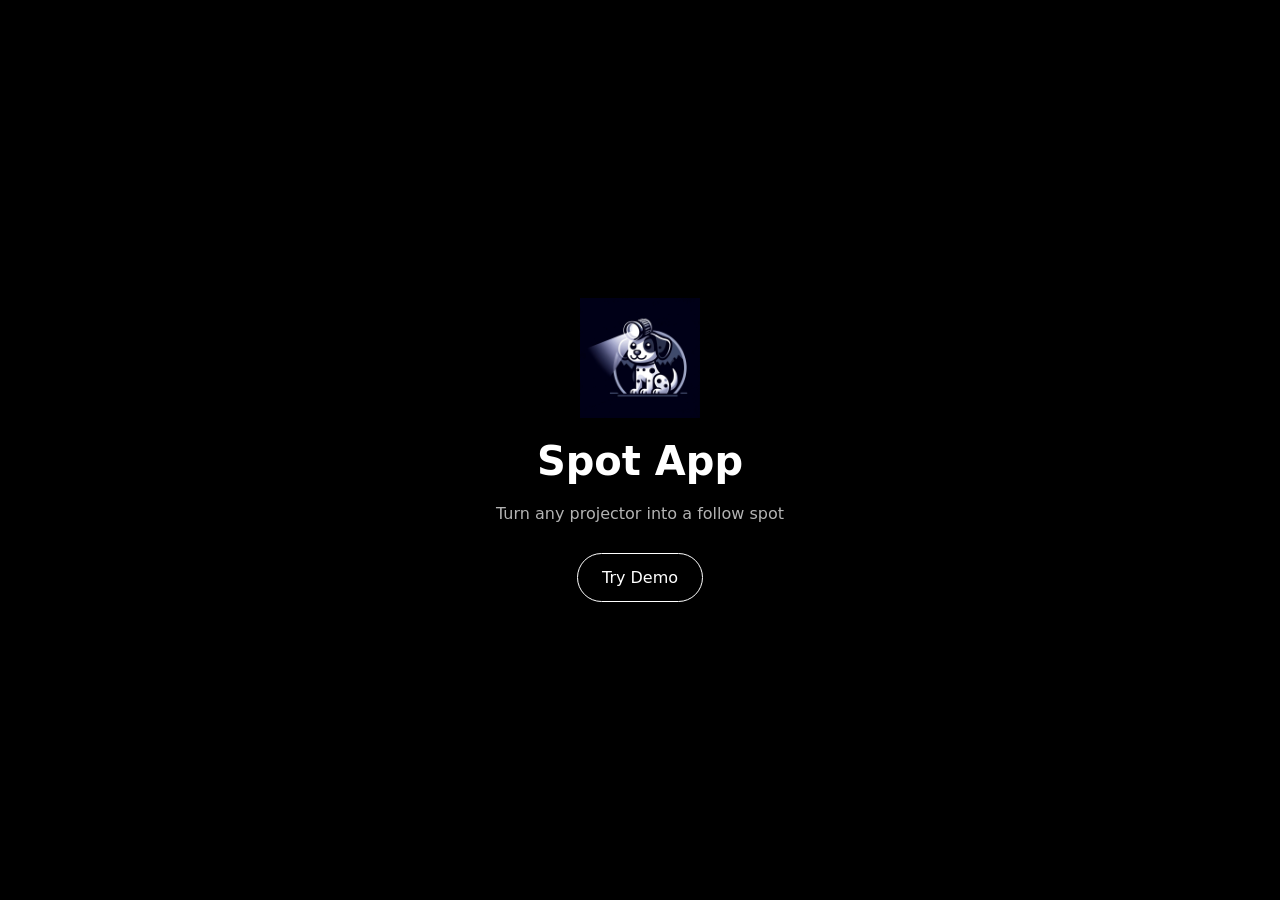
==== index.html @ 2bcc104b "v3" ====
<!DOCTYPE html>
<html lang="en">
<head>
<meta charset="UTF-8" />
<meta name="viewport" content="width=device-width, initial-scale=1.0" />
<title>Spot App</title>
<style>
body {background:#000;color:#fff;margin:0;font-family:-apple-system,system-ui;text-align:center;}
.container {display:flex;flex-direction:column;justify-content:center;align-items:center;height:100vh;gap:20px;}
img {width:120px;}
h1 {font-size:40px;margin:0;}
p {opacity:.7;margin:0;}
a.button {padding:14px 24px;border:1px solid #fff;border-radius:999px;color:#fff;text-decoration:none;margin-top:10px;}
a.button:hover {background:#fff;color:#000;}
</style>
</head>
<body>
<div class="container">
<img src="logo.png" alt="logo" />
<h1>Spot App</h1>
<p>Turn any projector into a follow spot</p>
<a class="button" href="demo.html" target="_blank">Try Demo</a>
</div>
</body>
</html>
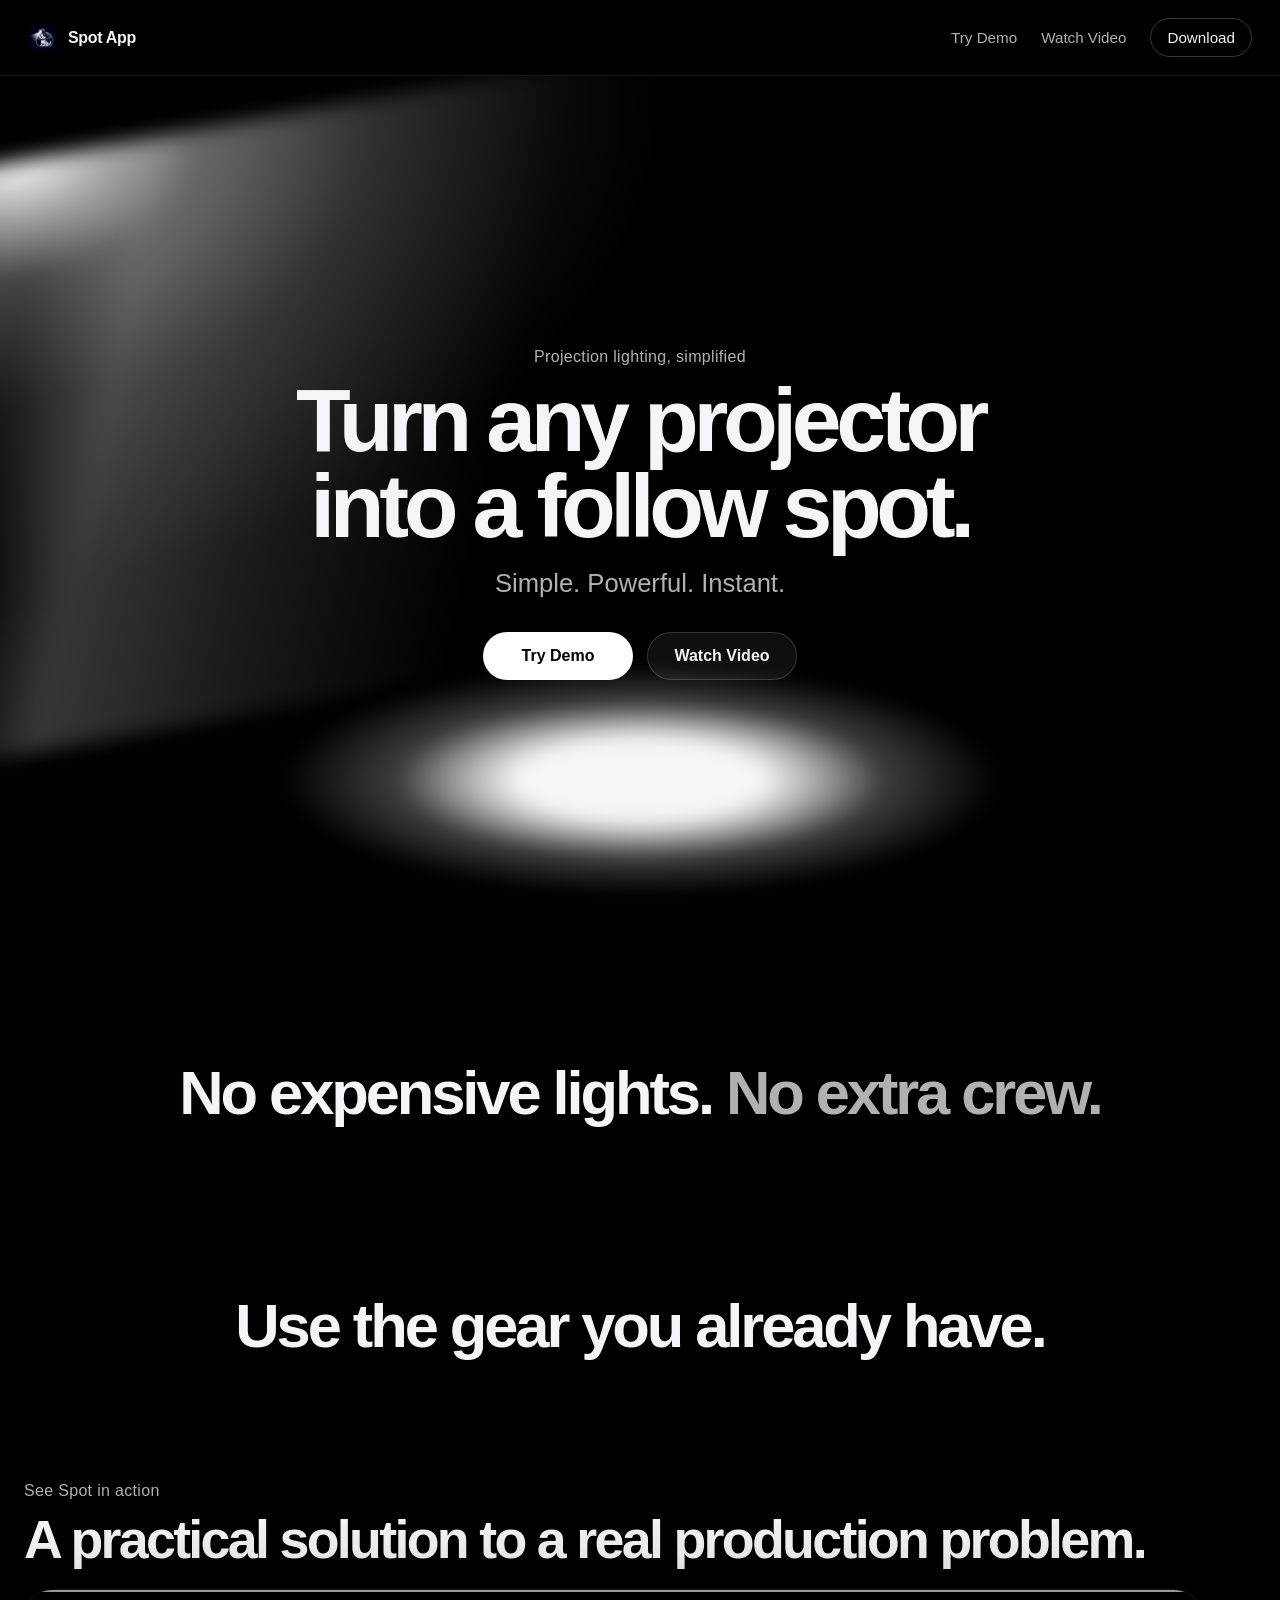
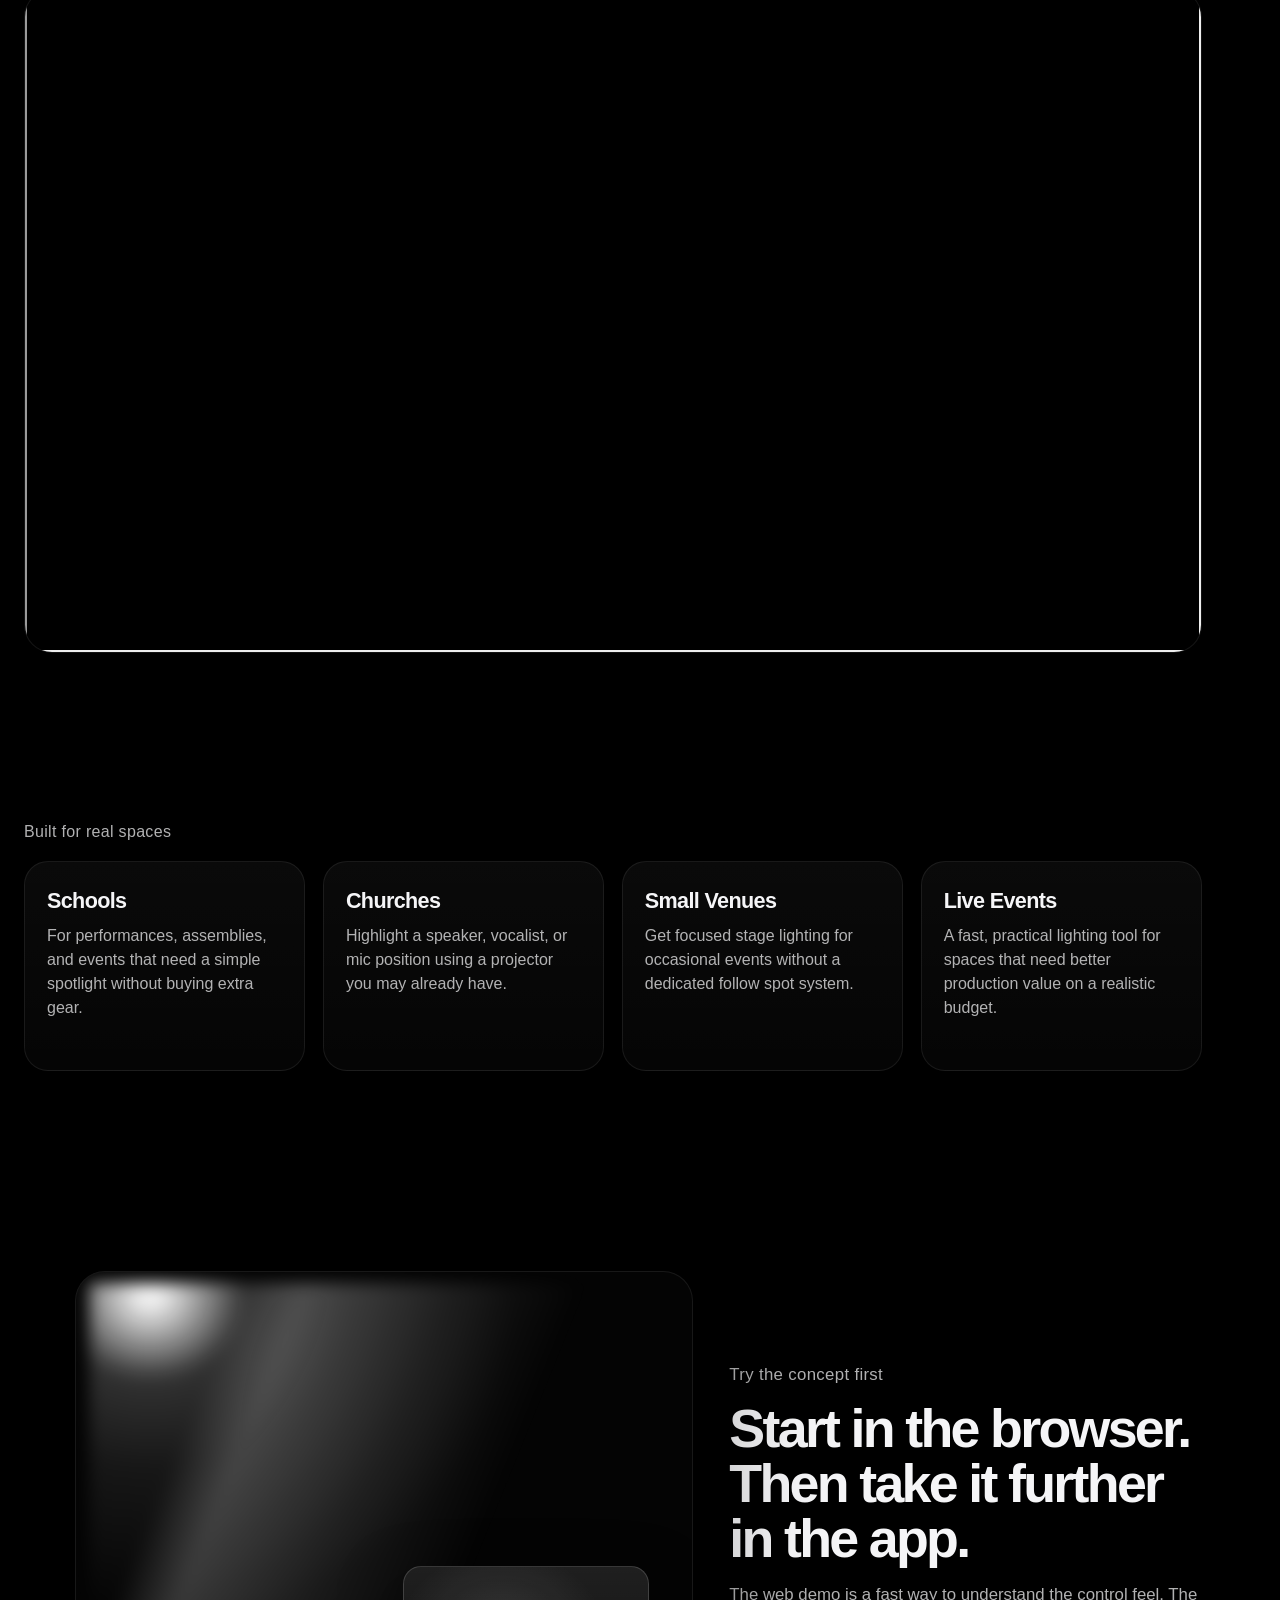
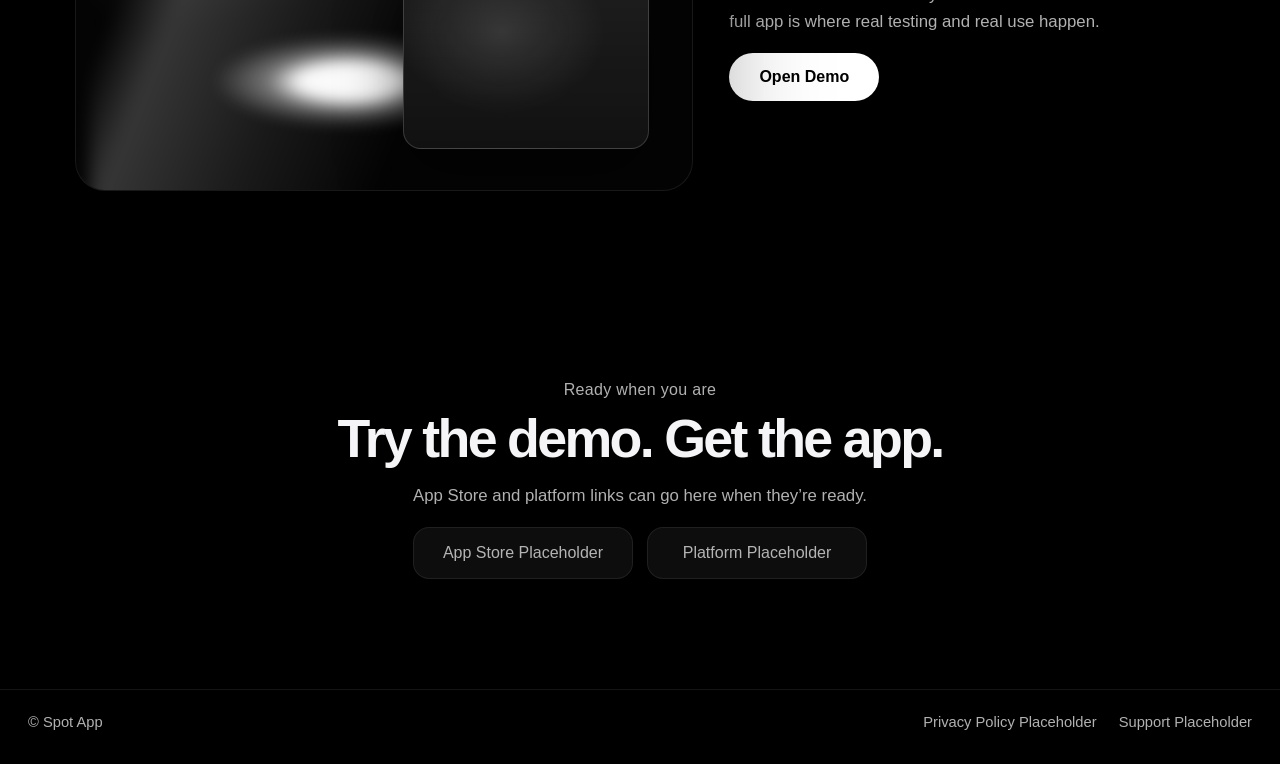
==== commit 547d3c1c: "v5" ====
--- a/index.html
+++ b/index.html
@@ -1,25 +1,123 @@
+
 <!DOCTYPE html>
 <html lang="en">
 <head>
-<meta charset="UTF-8" />
-<meta name="viewport" content="width=device-width, initial-scale=1.0" />
-<title>Spot App</title>
-<style>
-body {background:#000;color:#fff;margin:0;font-family:-apple-system,system-ui;text-align:center;}
-.container {display:flex;flex-direction:column;justify-content:center;align-items:center;height:100vh;gap:20px;}
-img {width:120px;}
-h1 {font-size:40px;margin:0;}
-p {opacity:.7;margin:0;}
-a.button {padding:14px 24px;border:1px solid #fff;border-radius:999px;color:#fff;text-decoration:none;margin-top:10px;}
-a.button:hover {background:#fff;color:#000;}
-</style>
+  <meta charset="UTF-8" />
+  <meta name="viewport" content="width=device-width, initial-scale=1.0" />
+  <title>Spot App</title>
+  <link rel="stylesheet" href="styles.css" />
 </head>
 <body>
-<div class="container">
-<img src="logo.png" alt="logo" />
-<h1>Spot App</h1>
-<p>Turn any projector into a follow spot</p>
-<a class="button" href="demo.html" target="_blank">Try Demo</a>
-</div>
+  <header class="topbar">
+    <a class="brand" href="#top">
+      <img src="logo.webp" alt="Spot App logo" class="brand-logo" />
+      <span class="brand-name">Spot App</span>
+    </a>
+    <nav class="nav">
+      <a href="demo.html" target="_blank">Try Demo</a>
+      <a href="#video">Watch Video</a>
+      <a href="#download" class="nav-pill">Download</a>
+    </nav>
+  </header>
+
+  <main id="top">
+    <section class="hero section">
+      <div class="hero-beam"></div>
+      <div class="hero-floor"></div>
+      <div class="hero-copy reveal">
+        <p class="eyebrow">Projection lighting, simplified</p>
+        <h1>Turn any projector<br>into a follow spot.</h1>
+        <p class="subhead">Simple. Powerful. Instant.</p>
+        <div class="cta-row">
+          <a class="button button-primary" href="demo.html" target="_blank">Try Demo</a>
+          <a class="button button-secondary" href="#video">Watch Video</a>
+        </div>
+      </div>
+    </section>
+
+    <section class="statement section-tight reveal">
+      <h2>No expensive lights. <span>No extra crew.</span></h2>
+    </section>
+
+    <section class="statement section-tight reveal">
+      <h2>Use the gear you already have.</h2>
+    </section>
+
+    <section id="video" class="video-section reveal">
+      <div class="video-shell">
+        <div class="video-copy">
+          <p class="eyebrow">See Spot in action</p>
+          <h3>A practical solution to a real production problem.</h3>
+        </div>
+        <div class="video-frame">
+          <iframe src="https://www.youtube.com/embed/JYsfu9ryuG0?rel=0" title="Spot App demonstration video" allowfullscreen loading="lazy"></iframe>
+        </div>
+      </div>
+    </section>
+
+    <section class="use-cases reveal">
+      <p class="eyebrow">Built for real spaces</p>
+      <div class="card-grid">
+        <article class="card">
+          <h4>Schools</h4>
+          <p>For performances, assemblies, and events that need a simple spotlight without buying extra gear.</p>
+        </article>
+        <article class="card">
+          <h4>Churches</h4>
+          <p>Highlight a speaker, vocalist, or mic position using a projector you may already have.</p>
+        </article>
+        <article class="card">
+          <h4>Small Venues</h4>
+          <p>Get focused stage lighting for occasional events without a dedicated follow spot system.</p>
+        </article>
+        <article class="card">
+          <h4>Live Events</h4>
+          <p>A fast, practical lighting tool for spaces that need better production value on a realistic budget.</p>
+        </article>
+      </div>
+    </section>
+
+    <section class="proof reveal">
+      <div class="proof-image">
+        <div class="proof-beam"></div>
+        <div class="proof-floor"></div>
+        <div class="proof-device"></div>
+      </div>
+      <div class="proof-copy">
+        <p class="eyebrow">Try the concept first</p>
+        <h3>Start in the browser.<br>Then take it further in the app.</h3>
+        <p>The web demo is a fast way to understand the control feel. The full app is where real testing and real use happen.</p>
+        <a class="button button-primary" href="demo.html" target="_blank">Open Demo</a>
+      </div>
+    </section>
+
+    <section id="download" class="download reveal">
+      <p class="eyebrow">Ready when you are</p>
+      <h3>Try the demo. Get the app.</h3>
+      <p class="download-copy">App Store and platform links can go here when they’re ready.</p>
+      <div class="download-row">
+        <a class="download-pill" href="#" aria-disabled="true">App Store Placeholder</a>
+        <a class="download-pill" href="#" aria-disabled="true">Platform Placeholder</a>
+      </div>
+    </section>
+  </main>
+
+  <footer class="footer">
+    <div>© Spot App</div>
+    <div class="footer-links">
+      <a href="#">Privacy Policy Placeholder</a>
+      <a href="#">Support Placeholder</a>
+    </div>
+  </footer>
+
+  <script>
+    const observer = new IntersectionObserver((entries) => {
+      entries.forEach((entry) => {
+        if (entry.isIntersecting) entry.target.classList.add('show');
+      });
+    }, { threshold: 0.18 });
+
+    document.querySelectorAll('.reveal').forEach((el) => observer.observe(el));
+  </script>
 </body>
-</html>+</html>
--- a/styles.css
+++ b/styles.css
@@ -0,0 +1,165 @@
+
+:root {
+  --bg: #000;
+  --panel: #0a0a0a;
+  --panel-2: #111;
+  --text: #f5f5f7;
+  --muted: rgba(245, 245, 247, 0.72);
+  --line: rgba(255, 255, 255, 0.08);
+}
+*{box-sizing:border-box}
+html{scroll-behavior:smooth}
+body{
+  margin:0;
+  background:var(--bg);
+  color:var(--text);
+  font-family: Inter, -apple-system, BlinkMacSystemFont, "SF Pro Display", "Segoe UI", sans-serif;
+  -webkit-font-smoothing:antialiased;
+  text-rendering:optimizeLegibility;
+}
+a{color:inherit;text-decoration:none}
+.topbar{
+  position:sticky;top:0;z-index:20;
+  display:flex;justify-content:space-between;align-items:center;
+  padding:18px 28px;
+  background:rgba(0,0,0,0.66);
+  backdrop-filter: blur(16px);
+  border-bottom:1px solid var(--line);
+}
+.brand{display:flex;align-items:center;gap:12px}
+.brand-logo{width:28px;height:28px;border-radius:8px;object-fit:cover}
+.brand-name{font-size:1rem;font-weight:600;letter-spacing:-0.02em}
+.nav{display:flex;gap:24px;align-items:center;font-size:0.95rem;color:var(--muted)}
+.nav a:hover{color:var(--text)}
+.nav-pill{
+  padding:10px 16px;border:1px solid rgba(255,255,255,0.22);border-radius:999px;color:var(--text);
+}
+.section{min-height:100svh;position:relative;display:grid;place-items:center;overflow:hidden}
+.section-tight{padding:84px 24px;text-align:center}
+.hero{padding:48px 24px 72px}
+.hero-copy{position:relative;z-index:3;text-align:center;max-width:980px}
+.eyebrow{margin:0 0 12px;color:var(--muted);font-size:1rem;letter-spacing:0.02em}
+h1{
+  margin:0;
+  font-size:clamp(3.6rem, 7vw, 7.6rem);
+  line-height:0.95;
+  letter-spacing:-0.06em;
+  font-weight:700;
+}
+.subhead{margin:20px 0 0;font-size:clamp(1.15rem,2vw,1.65rem);color:var(--muted)}
+.cta-row,.download-row{display:flex;gap:14px;justify-content:center;flex-wrap:wrap}
+.cta-row{margin-top:34px}
+.button{
+  display:inline-flex;align-items:center;justify-content:center;
+  min-width:150px;padding:14px 24px;border-radius:999px;font-weight:600;
+  transition:all .25s ease;border:1px solid rgba(255,255,255,0.16)
+}
+.button-primary{background:#fff;color:#000}
+.button-primary:hover{transform:translateY(-1px);background:#f0f0f0}
+.button-secondary{background:rgba(255,255,255,0.06)}
+.button-secondary:hover{background:rgba(255,255,255,0.12)}
+.hero-beam{
+  position:absolute;inset:auto;z-index:1;
+  width:min(92vw,1100px);height:min(65vh,720px);
+  transform:translate(-24%, -12%) rotate(-10deg);
+  left:10%; top:10%;
+  background:
+    radial-gradient(ellipse at 18% 0%, rgba(255,255,255,0.92) 0 1.8%, rgba(255,255,255,0.28) 14%, rgba(255,255,255,0.10) 29%, rgba(255,255,255,0.0) 52%),
+    linear-gradient(112deg, rgba(255,255,255,0.00) 18%, rgba(255,255,255,0.22) 26%, rgba(255,255,255,0.10) 41%, rgba(255,255,255,0) 58%);
+  filter: blur(10px);
+  opacity:.98;
+}
+.hero-floor{
+  position:absolute;left:50%;bottom:9%;transform:translateX(-50%);
+  width:min(56vw,760px);height:min(20vw,230px);z-index:2;
+  background:
+    radial-gradient(ellipse at center, rgba(255,255,255,0.98) 0 24%, rgba(255,255,255,0.72) 32%, rgba(255,255,255,0.18) 48%, rgba(255,255,255,0) 72%),
+    radial-gradient(ellipse at center, rgba(255,255,255,0.12) 0 36%, rgba(255,255,255,0) 68%);
+  filter: blur(8px);
+  opacity:.98;
+}
+.statement h2{
+  margin:0 auto;max-width:1100px;
+  font-size:clamp(2.2rem,4.8vw,4.8rem);
+  line-height:1.06;letter-spacing:-0.05em;font-weight:650
+}
+.statement h2 span{color:var(--muted)}
+.video-section{padding:40px 24px 80px}
+.video-shell{width:min(1200px,92vw)}
+.video-copy{margin-bottom:22px;text-align:left}
+.video-copy h3,.proof-copy h3,.download h3{
+  margin:0;font-size:clamp(2.1rem,4.2vw,4.8rem);line-height:1.02;letter-spacing:-0.05em
+}
+.video-frame{
+  position:relative;width:100%;padding-top:56.25%;overflow:hidden;border-radius:28px;
+  background:#000;border:1px solid var(--line);box-shadow:0 40px 120px rgba(0,0,0,0.55)
+}
+.video-frame iframe{position:absolute;inset:0;width:100%;height:100%}
+.use-cases{padding:90px 24px 110px}
+.card-grid{
+  margin-top:20px;display:grid;gap:18px;
+  grid-template-columns:repeat(4,minmax(0,1fr));
+  width:min(1200px,92vw)
+}
+.card{
+  padding:26px 22px 24px;border-radius:24px;border:1px solid var(--line);
+  background:linear-gradient(180deg, rgba(255,255,255,0.04), rgba(255,255,255,0.02));
+  text-align:left;min-height:210px
+}
+.card h4{margin:0 0 10px;font-size:1.35rem;letter-spacing:-0.03em}
+.card p{margin:0;color:var(--muted);line-height:1.5}
+.proof{
+  display:grid;grid-template-columns:1.3fr 1fr;gap:36px;align-items:center;
+  width:min(1260px,92vw);padding:90px 24px 110px;margin:0 auto
+}
+.proof-image{
+  position:relative;min-height:520px;border-radius:30px;border:1px solid var(--line);
+  overflow:hidden;background:#040404;box-shadow:0 40px 120px rgba(0,0,0,0.5)
+}
+.proof-beam{
+  position:absolute;left:2%;top:2%;width:110%;height:110%;
+  background:
+    radial-gradient(ellipse at 9% 2%, rgba(255,255,255,0.95) 0 1.2%, rgba(255,255,255,0.18) 11%, rgba(255,255,255,0.08) 22%, rgba(255,255,255,0) 42%),
+    linear-gradient(112deg, rgba(255,255,255,0.0) 17%, rgba(255,255,255,0.2) 24%, rgba(255,255,255,0.09) 39%, rgba(255,255,255,0) 55%);
+  filter:blur(8px)
+}
+.proof-floor{
+  position:absolute;left:22%;bottom:12%;width:45%;height:18%;
+  background:radial-gradient(ellipse at center, rgba(255,255,255,0.98) 0 26%, rgba(255,255,255,0.4) 42%, rgba(255,255,255,0) 70%);
+  filter:blur(7px)
+}
+.proof-device{
+  position:absolute;right:7%;bottom:8%;width:min(40%,280px);aspect-ratio:1.35 / 1;
+  border-radius:18px;border:1px solid rgba(255,255,255,0.16);
+  background:
+    linear-gradient(180deg, rgba(255,255,255,0.08), rgba(255,255,255,0.02)),
+    radial-gradient(ellipse at 40% 36%, rgba(255,255,255,0.12), rgba(255,255,255,0) 50%),
+    #0c0c0c;
+  box-shadow:0 24px 60px rgba(0,0,0,0.55)
+}
+.proof-copy p,.download-copy{color:var(--muted);font-size:1.05rem;line-height:1.6}
+.download{padding:80px 24px 110px;text-align:center}
+.download-pill{
+  display:inline-flex;align-items:center;justify-content:center;
+  min-width:220px;padding:16px 22px;border-radius:16px;
+  background:#0d0d0d;border:1px solid var(--line);color:var(--muted)
+}
+.footer{
+  padding:24px 28px 34px;border-top:1px solid var(--line);
+  display:flex;justify-content:space-between;gap:20px;flex-wrap:wrap;color:var(--muted);font-size:0.92rem
+}
+.footer-links{display:flex;gap:22px;flex-wrap:wrap}
+.reveal{opacity:0;transform:translateY(26px);transition:opacity .8s ease, transform .8s ease}
+.reveal.show{opacity:1;transform:translateY(0)}
+@media (max-width: 980px){
+  .card-grid{grid-template-columns:repeat(2,minmax(0,1fr))}
+  .proof{grid-template-columns:1fr;gap:24px}
+}
+@media (max-width: 640px){
+  .topbar{padding:16px 18px}
+  .nav{gap:14px;font-size:.88rem}
+  .brand-name{display:none}
+  .card-grid{grid-template-columns:1fr}
+  .video-copy{text-align:center}
+  .footer{padding:20px 18px 28px}
+}
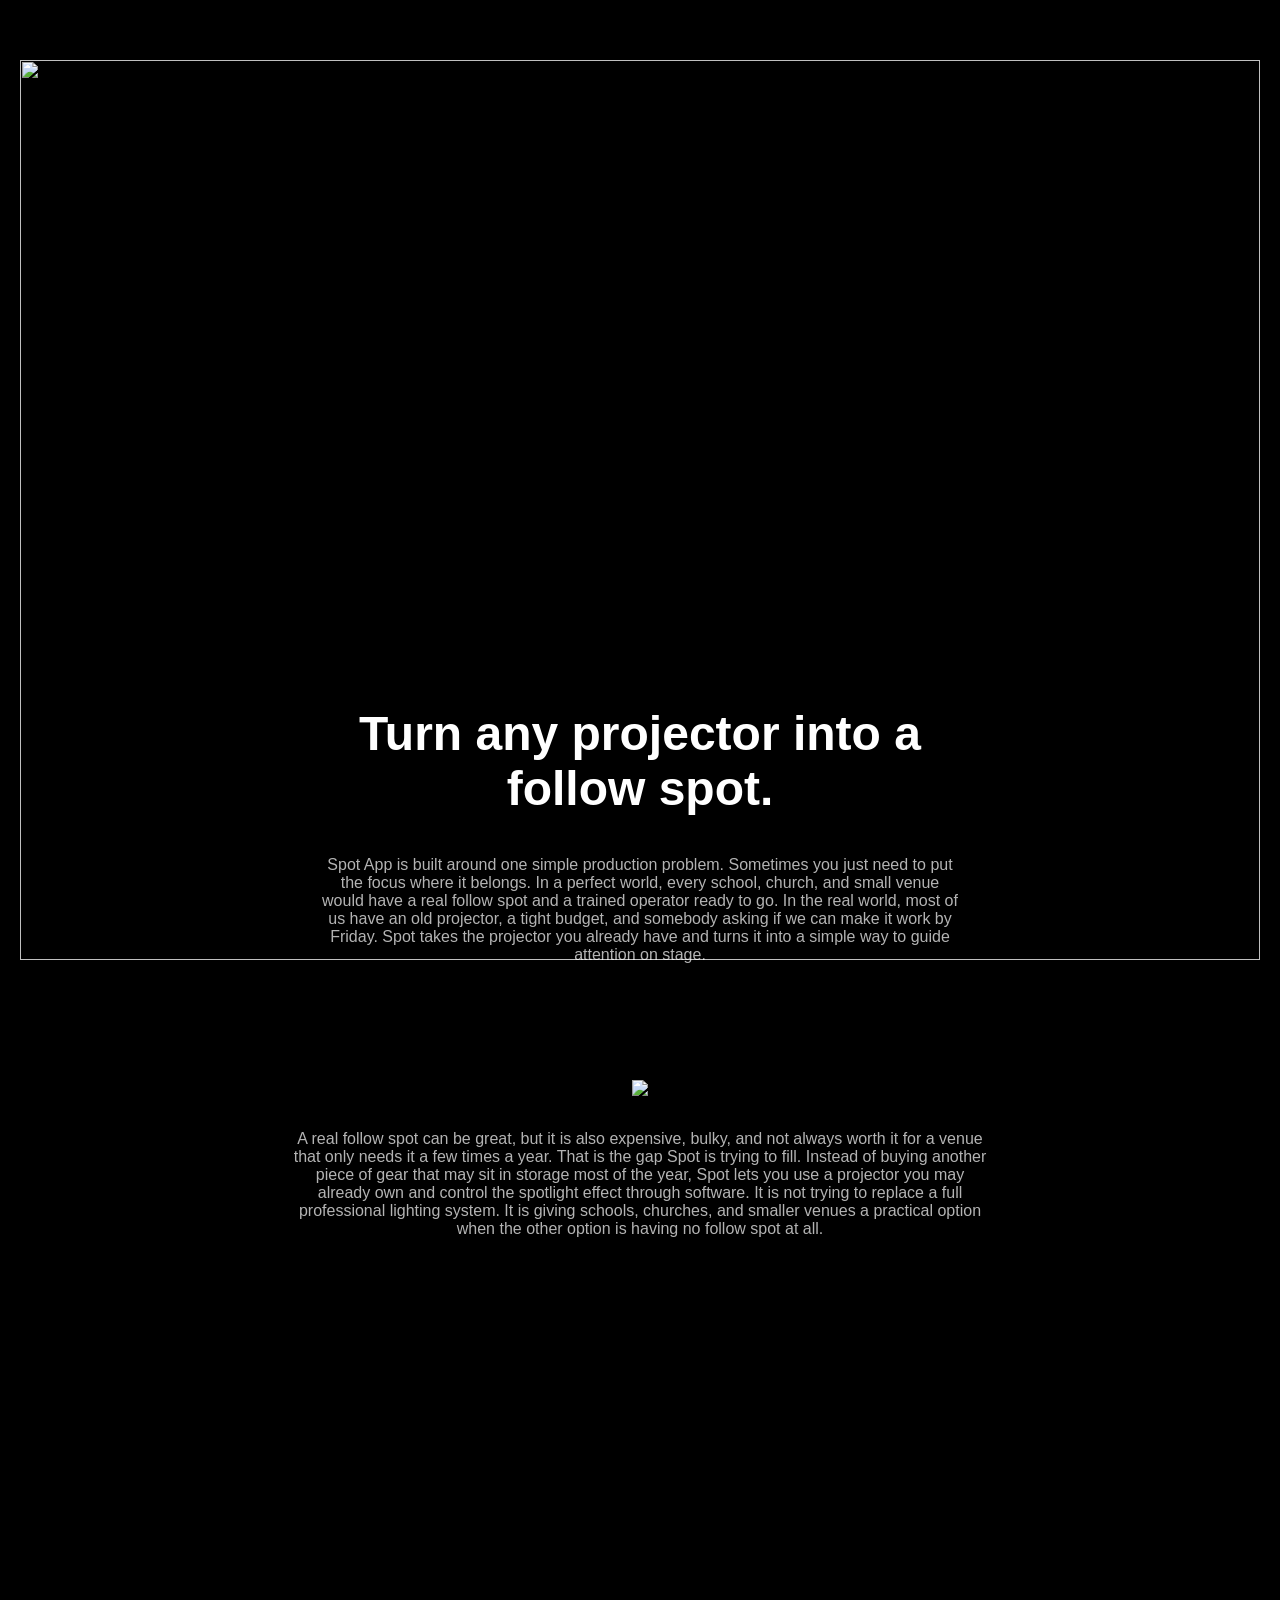
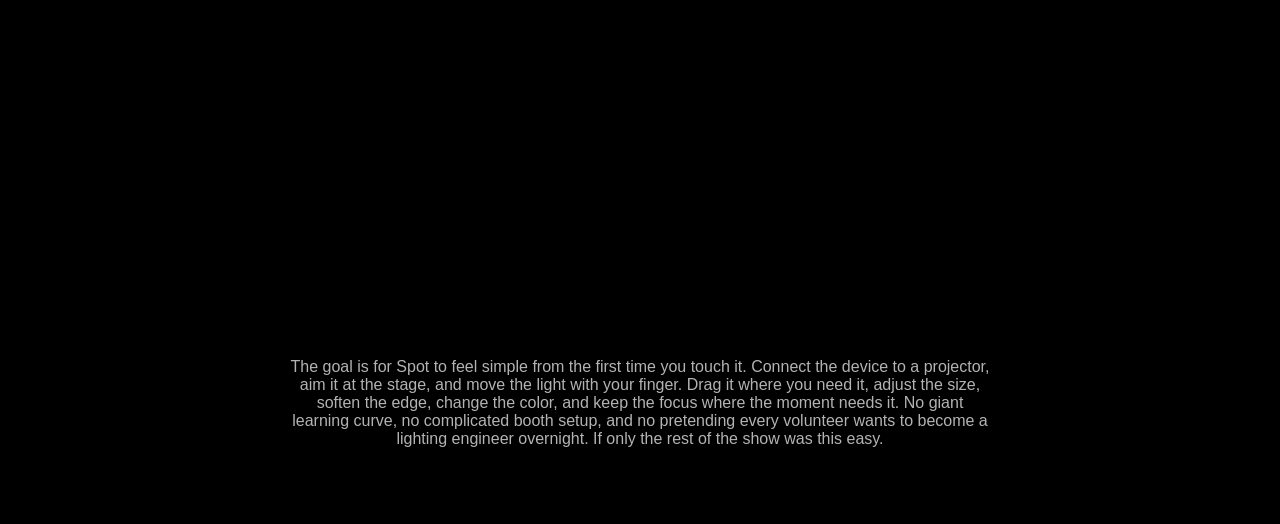
==== commit 75400828: "v7" ====
--- a/index.html
+++ b/index.html
@@ -1,123 +1,36 @@
-
 <!DOCTYPE html>
 <html lang="en">
 <head>
-  <meta charset="UTF-8" />
-  <meta name="viewport" content="width=device-width, initial-scale=1.0" />
-  <title>Spot App</title>
-  <link rel="stylesheet" href="styles.css" />
+<meta charset="UTF-8">
+<meta name="viewport" content="width=device-width,initial-scale=1">
+<title>Spot App</title>
+<link rel="stylesheet" href="styles.css">
 </head>
 <body>
-  <header class="topbar">
-    <a class="brand" href="#top">
-      <img src="logo.webp" alt="Spot App logo" class="brand-logo" />
-      <span class="brand-name">Spot App</span>
-    </a>
-    <nav class="nav">
-      <a href="demo.html" target="_blank">Try Demo</a>
-      <a href="#video">Watch Video</a>
-      <a href="#download" class="nav-pill">Download</a>
-    </nav>
-  </header>
 
-  <main id="top">
-    <section class="hero section">
-      <div class="hero-beam"></div>
-      <div class="hero-floor"></div>
-      <div class="hero-copy reveal">
-        <p class="eyebrow">Projection lighting, simplified</p>
-        <h1>Turn any projector<br>into a follow spot.</h1>
-        <p class="subhead">Simple. Powerful. Instant.</p>
-        <div class="cta-row">
-          <a class="button button-primary" href="demo.html" target="_blank">Try Demo</a>
-          <a class="button button-secondary" href="#video">Watch Video</a>
-        </div>
-      </div>
-    </section>
+<section class="hero">
+  <img src="hero1.jpg" class="hero-img">
+  <div class="content">
+    <h1>Turn any projector into a follow spot.</h1>
+    <p>Spot App is built around one simple production problem. Sometimes you just need to put the focus where it belongs. In a perfect world, every school, church, and small venue would have a real follow spot and a trained operator ready to go. In the real world, most of us have an old projector, a tight budget, and somebody asking if we can make it work by Friday. Spot takes the projector you already have and turns it into a simple way to guide attention on stage.</p>
+  </div>
+</section>
 
-    <section class="statement section-tight reveal">
-      <h2>No expensive lights. <span>No extra crew.</span></h2>
-    </section>
+<section class="compare">
+  <img src="hero2.jpg">
+  <div class="content">
+    <p>A real follow spot can be great, but it is also expensive, bulky, and not always worth it for a venue that only needs it a few times a year. That is the gap Spot is trying to fill. Instead of buying another piece of gear that may sit in storage most of the year, Spot lets you use a projector you may already own and control the spotlight effect through software. It is not trying to replace a full professional lighting system. It is giving schools, churches, and smaller venues a practical option when the other option is having no follow spot at all.</p>
+  </div>
+</section>
 
-    <section class="statement section-tight reveal">
-      <h2>Use the gear you already have.</h2>
-    </section>
+<section class="video">
+  <video autoplay muted loop playsinline>
+    <source src="demo.mp4" type="video/mp4">
+  </video>
+  <div class="content">
+    <p>The goal is for Spot to feel simple from the first time you touch it. Connect the device to a projector, aim it at the stage, and move the light with your finger. Drag it where you need it, adjust the size, soften the edge, change the color, and keep the focus where the moment needs it. No giant learning curve, no complicated booth setup, and no pretending every volunteer wants to become a lighting engineer overnight. If only the rest of the show was this easy.</p>
+  </div>
+</section>
 
-    <section id="video" class="video-section reveal">
-      <div class="video-shell">
-        <div class="video-copy">
-          <p class="eyebrow">See Spot in action</p>
-          <h3>A practical solution to a real production problem.</h3>
-        </div>
-        <div class="video-frame">
-          <iframe src="https://www.youtube.com/embed/JYsfu9ryuG0?rel=0" title="Spot App demonstration video" allowfullscreen loading="lazy"></iframe>
-        </div>
-      </div>
-    </section>
-
-    <section class="use-cases reveal">
-      <p class="eyebrow">Built for real spaces</p>
-      <div class="card-grid">
-        <article class="card">
-          <h4>Schools</h4>
-          <p>For performances, assemblies, and events that need a simple spotlight without buying extra gear.</p>
-        </article>
-        <article class="card">
-          <h4>Churches</h4>
-          <p>Highlight a speaker, vocalist, or mic position using a projector you may already have.</p>
-        </article>
-        <article class="card">
-          <h4>Small Venues</h4>
-          <p>Get focused stage lighting for occasional events without a dedicated follow spot system.</p>
-        </article>
-        <article class="card">
-          <h4>Live Events</h4>
-          <p>A fast, practical lighting tool for spaces that need better production value on a realistic budget.</p>
-        </article>
-      </div>
-    </section>
-
-    <section class="proof reveal">
-      <div class="proof-image">
-        <div class="proof-beam"></div>
-        <div class="proof-floor"></div>
-        <div class="proof-device"></div>
-      </div>
-      <div class="proof-copy">
-        <p class="eyebrow">Try the concept first</p>
-        <h3>Start in the browser.<br>Then take it further in the app.</h3>
-        <p>The web demo is a fast way to understand the control feel. The full app is where real testing and real use happen.</p>
-        <a class="button button-primary" href="demo.html" target="_blank">Open Demo</a>
-      </div>
-    </section>
-
-    <section id="download" class="download reveal">
-      <p class="eyebrow">Ready when you are</p>
-      <h3>Try the demo. Get the app.</h3>
-      <p class="download-copy">App Store and platform links can go here when they’re ready.</p>
-      <div class="download-row">
-        <a class="download-pill" href="#" aria-disabled="true">App Store Placeholder</a>
-        <a class="download-pill" href="#" aria-disabled="true">Platform Placeholder</a>
-      </div>
-    </section>
-  </main>
-
-  <footer class="footer">
-    <div>© Spot App</div>
-    <div class="footer-links">
-      <a href="#">Privacy Policy Placeholder</a>
-      <a href="#">Support Placeholder</a>
-    </div>
-  </footer>
-
-  <script>
-    const observer = new IntersectionObserver((entries) => {
-      entries.forEach((entry) => {
-        if (entry.isIntersecting) entry.target.classList.add('show');
-      });
-    }, { threshold: 0.18 });
-
-    document.querySelectorAll('.reveal').forEach((el) => observer.observe(el));
-  </script>
 </body>
 </html>
--- a/styles.css
+++ b/styles.css
@@ -1,165 +1,9 @@
-
-:root {
-  --bg: #000;
-  --panel: #0a0a0a;
-  --panel-2: #111;
-  --text: #f5f5f7;
-  --muted: rgba(245, 245, 247, 0.72);
-  --line: rgba(255, 255, 255, 0.08);
-}
-*{box-sizing:border-box}
-html{scroll-behavior:smooth}
-body{
-  margin:0;
-  background:var(--bg);
-  color:var(--text);
-  font-family: Inter, -apple-system, BlinkMacSystemFont, "SF Pro Display", "Segoe UI", sans-serif;
-  -webkit-font-smoothing:antialiased;
-  text-rendering:optimizeLegibility;
-}
-a{color:inherit;text-decoration:none}
-.topbar{
-  position:sticky;top:0;z-index:20;
-  display:flex;justify-content:space-between;align-items:center;
-  padding:18px 28px;
-  background:rgba(0,0,0,0.66);
-  backdrop-filter: blur(16px);
-  border-bottom:1px solid var(--line);
-}
-.brand{display:flex;align-items:center;gap:12px}
-.brand-logo{width:28px;height:28px;border-radius:8px;object-fit:cover}
-.brand-name{font-size:1rem;font-weight:600;letter-spacing:-0.02em}
-.nav{display:flex;gap:24px;align-items:center;font-size:0.95rem;color:var(--muted)}
-.nav a:hover{color:var(--text)}
-.nav-pill{
-  padding:10px 16px;border:1px solid rgba(255,255,255,0.22);border-radius:999px;color:var(--text);
-}
-.section{min-height:100svh;position:relative;display:grid;place-items:center;overflow:hidden}
-.section-tight{padding:84px 24px;text-align:center}
-.hero{padding:48px 24px 72px}
-.hero-copy{position:relative;z-index:3;text-align:center;max-width:980px}
-.eyebrow{margin:0 0 12px;color:var(--muted);font-size:1rem;letter-spacing:0.02em}
-h1{
-  margin:0;
-  font-size:clamp(3.6rem, 7vw, 7.6rem);
-  line-height:0.95;
-  letter-spacing:-0.06em;
-  font-weight:700;
-}
-.subhead{margin:20px 0 0;font-size:clamp(1.15rem,2vw,1.65rem);color:var(--muted)}
-.cta-row,.download-row{display:flex;gap:14px;justify-content:center;flex-wrap:wrap}
-.cta-row{margin-top:34px}
-.button{
-  display:inline-flex;align-items:center;justify-content:center;
-  min-width:150px;padding:14px 24px;border-radius:999px;font-weight:600;
-  transition:all .25s ease;border:1px solid rgba(255,255,255,0.16)
-}
-.button-primary{background:#fff;color:#000}
-.button-primary:hover{transform:translateY(-1px);background:#f0f0f0}
-.button-secondary{background:rgba(255,255,255,0.06)}
-.button-secondary:hover{background:rgba(255,255,255,0.12)}
-.hero-beam{
-  position:absolute;inset:auto;z-index:1;
-  width:min(92vw,1100px);height:min(65vh,720px);
-  transform:translate(-24%, -12%) rotate(-10deg);
-  left:10%; top:10%;
-  background:
-    radial-gradient(ellipse at 18% 0%, rgba(255,255,255,0.92) 0 1.8%, rgba(255,255,255,0.28) 14%, rgba(255,255,255,0.10) 29%, rgba(255,255,255,0.0) 52%),
-    linear-gradient(112deg, rgba(255,255,255,0.00) 18%, rgba(255,255,255,0.22) 26%, rgba(255,255,255,0.10) 41%, rgba(255,255,255,0) 58%);
-  filter: blur(10px);
-  opacity:.98;
-}
-.hero-floor{
-  position:absolute;left:50%;bottom:9%;transform:translateX(-50%);
-  width:min(56vw,760px);height:min(20vw,230px);z-index:2;
-  background:
-    radial-gradient(ellipse at center, rgba(255,255,255,0.98) 0 24%, rgba(255,255,255,0.72) 32%, rgba(255,255,255,0.18) 48%, rgba(255,255,255,0) 72%),
-    radial-gradient(ellipse at center, rgba(255,255,255,0.12) 0 36%, rgba(255,255,255,0) 68%);
-  filter: blur(8px);
-  opacity:.98;
-}
-.statement h2{
-  margin:0 auto;max-width:1100px;
-  font-size:clamp(2.2rem,4.8vw,4.8rem);
-  line-height:1.06;letter-spacing:-0.05em;font-weight:650
-}
-.statement h2 span{color:var(--muted)}
-.video-section{padding:40px 24px 80px}
-.video-shell{width:min(1200px,92vw)}
-.video-copy{margin-bottom:22px;text-align:left}
-.video-copy h3,.proof-copy h3,.download h3{
-  margin:0;font-size:clamp(2.1rem,4.2vw,4.8rem);line-height:1.02;letter-spacing:-0.05em
-}
-.video-frame{
-  position:relative;width:100%;padding-top:56.25%;overflow:hidden;border-radius:28px;
-  background:#000;border:1px solid var(--line);box-shadow:0 40px 120px rgba(0,0,0,0.55)
-}
-.video-frame iframe{position:absolute;inset:0;width:100%;height:100%}
-.use-cases{padding:90px 24px 110px}
-.card-grid{
-  margin-top:20px;display:grid;gap:18px;
-  grid-template-columns:repeat(4,minmax(0,1fr));
-  width:min(1200px,92vw)
-}
-.card{
-  padding:26px 22px 24px;border-radius:24px;border:1px solid var(--line);
-  background:linear-gradient(180deg, rgba(255,255,255,0.04), rgba(255,255,255,0.02));
-  text-align:left;min-height:210px
-}
-.card h4{margin:0 0 10px;font-size:1.35rem;letter-spacing:-0.03em}
-.card p{margin:0;color:var(--muted);line-height:1.5}
-.proof{
-  display:grid;grid-template-columns:1.3fr 1fr;gap:36px;align-items:center;
-  width:min(1260px,92vw);padding:90px 24px 110px;margin:0 auto
-}
-.proof-image{
-  position:relative;min-height:520px;border-radius:30px;border:1px solid var(--line);
-  overflow:hidden;background:#040404;box-shadow:0 40px 120px rgba(0,0,0,0.5)
-}
-.proof-beam{
-  position:absolute;left:2%;top:2%;width:110%;height:110%;
-  background:
-    radial-gradient(ellipse at 9% 2%, rgba(255,255,255,0.95) 0 1.2%, rgba(255,255,255,0.18) 11%, rgba(255,255,255,0.08) 22%, rgba(255,255,255,0) 42%),
-    linear-gradient(112deg, rgba(255,255,255,0.0) 17%, rgba(255,255,255,0.2) 24%, rgba(255,255,255,0.09) 39%, rgba(255,255,255,0) 55%);
-  filter:blur(8px)
-}
-.proof-floor{
-  position:absolute;left:22%;bottom:12%;width:45%;height:18%;
-  background:radial-gradient(ellipse at center, rgba(255,255,255,0.98) 0 26%, rgba(255,255,255,0.4) 42%, rgba(255,255,255,0) 70%);
-  filter:blur(7px)
-}
-.proof-device{
-  position:absolute;right:7%;bottom:8%;width:min(40%,280px);aspect-ratio:1.35 / 1;
-  border-radius:18px;border:1px solid rgba(255,255,255,0.16);
-  background:
-    linear-gradient(180deg, rgba(255,255,255,0.08), rgba(255,255,255,0.02)),
-    radial-gradient(ellipse at 40% 36%, rgba(255,255,255,0.12), rgba(255,255,255,0) 50%),
-    #0c0c0c;
-  box-shadow:0 24px 60px rgba(0,0,0,0.55)
-}
-.proof-copy p,.download-copy{color:var(--muted);font-size:1.05rem;line-height:1.6}
-.download{padding:80px 24px 110px;text-align:center}
-.download-pill{
-  display:inline-flex;align-items:center;justify-content:center;
-  min-width:220px;padding:16px 22px;border-radius:16px;
-  background:#0d0d0d;border:1px solid var(--line);color:var(--muted)
-}
-.footer{
-  padding:24px 28px 34px;border-top:1px solid var(--line);
-  display:flex;justify-content:space-between;gap:20px;flex-wrap:wrap;color:var(--muted);font-size:0.92rem
-}
-.footer-links{display:flex;gap:22px;flex-wrap:wrap}
-.reveal{opacity:0;transform:translateY(26px);transition:opacity .8s ease, transform .8s ease}
-.reveal.show{opacity:1;transform:translateY(0)}
-@media (max-width: 980px){
-  .card-grid{grid-template-columns:repeat(2,minmax(0,1fr))}
-  .proof{grid-template-columns:1fr;gap:24px}
-}
-@media (max-width: 640px){
-  .topbar{padding:16px 18px}
-  .nav{gap:14px;font-size:.88rem}
-  .brand-name{display:none}
-  .card-grid{grid-template-columns:1fr}
-  .video-copy{text-align:center}
-  .footer{padding:20px 18px 28px}
-}
+body{margin:0;font-family:Arial;background:black;color:white}
+section{padding:60px 20px;text-align:center}
+.hero{position:relative;height:100vh}
+.hero-img{width:100%;height:100%;object-fit:cover}
+.hero .content{position:absolute;bottom:40px;left:50%;transform:translateX(-50%);max-width:700px}
+h1{font-size:48px}
+p{opacity:.7}
+.compare img,.video video{width:100%;max-width:1100px}
+.content{margin-top:30px;max-width:700px;margin-left:auto;margin-right:auto}
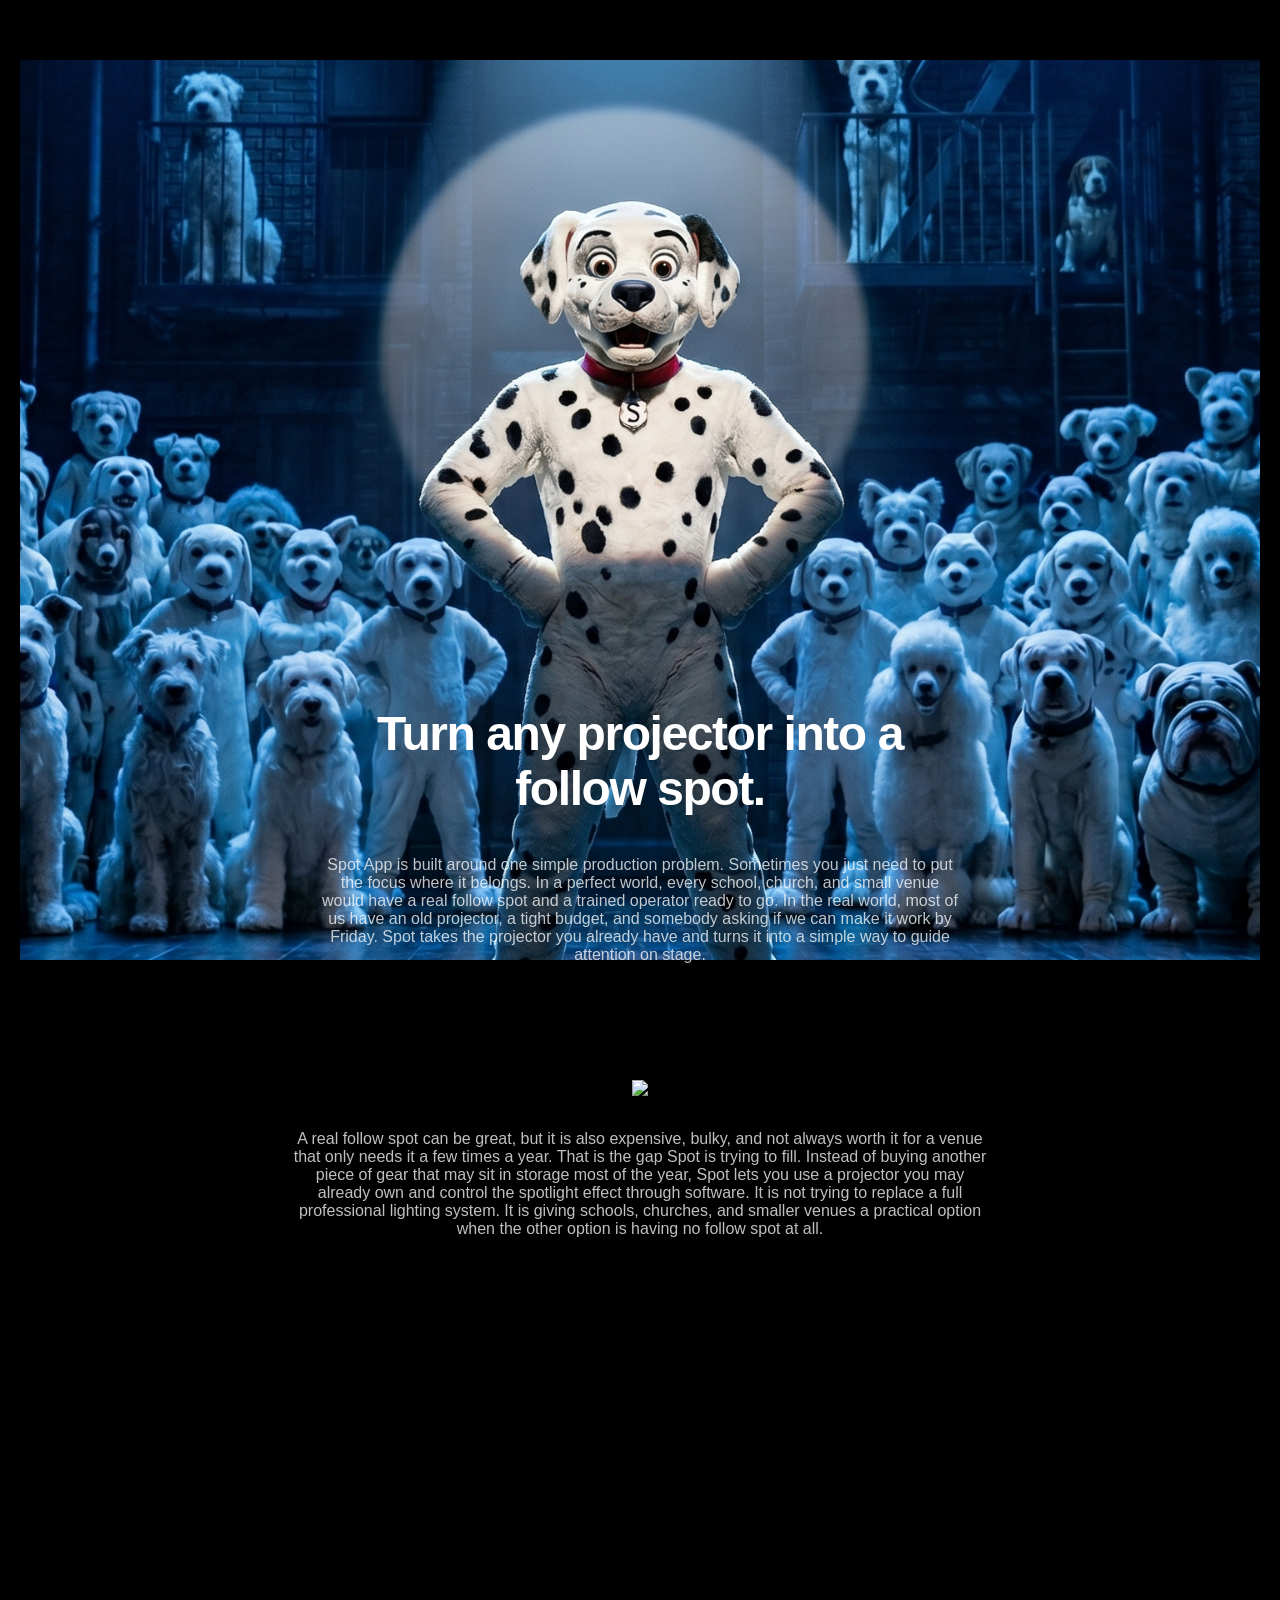
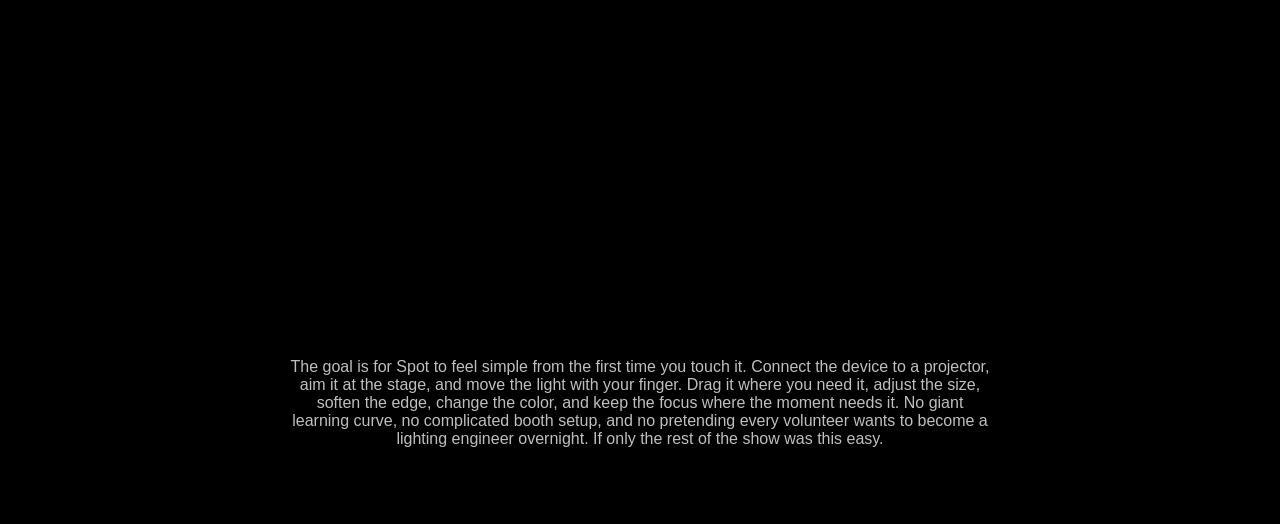
==== commit 75b3fe1d: "v8" ====
--- a/index.html
+++ b/index.html
@@ -9,7 +9,7 @@
 <body>
 
 <section class="hero">
-  <img src="hero1.jpg" class="hero-img">
+  <img src="hero1.png" class="hero-img">
   <div class="content">
     <h1>Turn any projector into a follow spot.</h1>
     <p>Spot App is built around one simple production problem. Sometimes you just need to put the focus where it belongs. In a perfect world, every school, church, and small venue would have a real follow spot and a trained operator ready to go. In the real world, most of us have an old projector, a tight budget, and somebody asking if we can make it work by Friday. Spot takes the projector you already have and turns it into a simple way to guide attention on stage.</p>
@@ -17,7 +17,7 @@
 </section>
 
 <section class="compare">
-  <img src="hero2.jpg">
+  <img src="hero2.png">
   <div class="content">
     <p>A real follow spot can be great, but it is also expensive, bulky, and not always worth it for a venue that only needs it a few times a year. That is the gap Spot is trying to fill. Instead of buying another piece of gear that may sit in storage most of the year, Spot lets you use a projector you may already own and control the spotlight effect through software. It is not trying to replace a full professional lighting system. It is giving schools, churches, and smaller venues a practical option when the other option is having no follow spot at all.</p>
   </div>
@@ -33,4 +33,4 @@
 </section>
 
 </body>
-</html>
+</html>
--- a/styles.css
+++ b/styles.css
@@ -1,9 +1,9 @@
-body{margin:0;font-family:Arial;background:black;color:white}
+body{margin:0;font-family:-apple-system, BlinkMacSystemFont, sans-serif;background:black;color:white}
 section{padding:60px 20px;text-align:center}
 .hero{position:relative;height:100vh}
 .hero-img{width:100%;height:100%;object-fit:cover}
 .hero .content{position:absolute;bottom:40px;left:50%;transform:translateX(-50%);max-width:700px}
-h1{font-size:48px}
-p{opacity:.7}
+h1{font-size:48px;letter-spacing:-0.03em}
+p{opacity:.75}
 .compare img,.video video{width:100%;max-width:1100px}
 .content{margin-top:30px;max-width:700px;margin-left:auto;margin-right:auto}
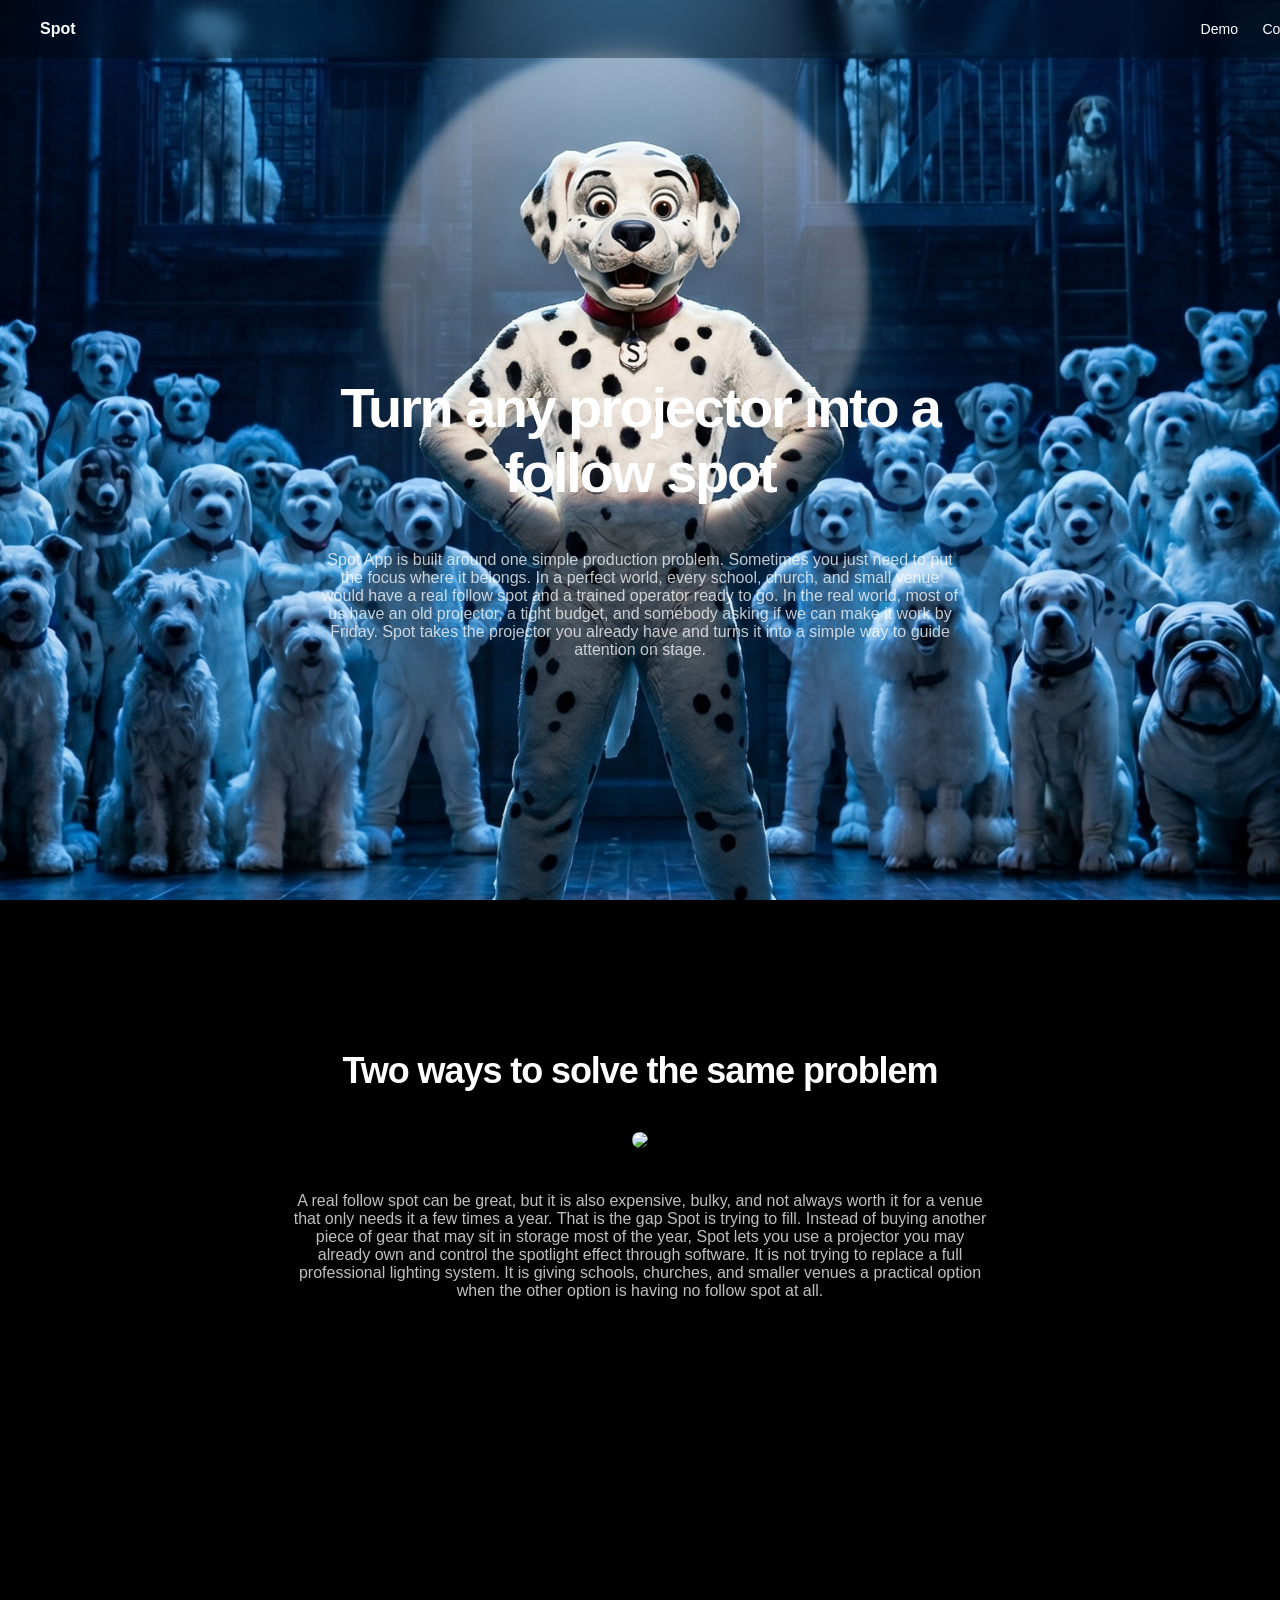
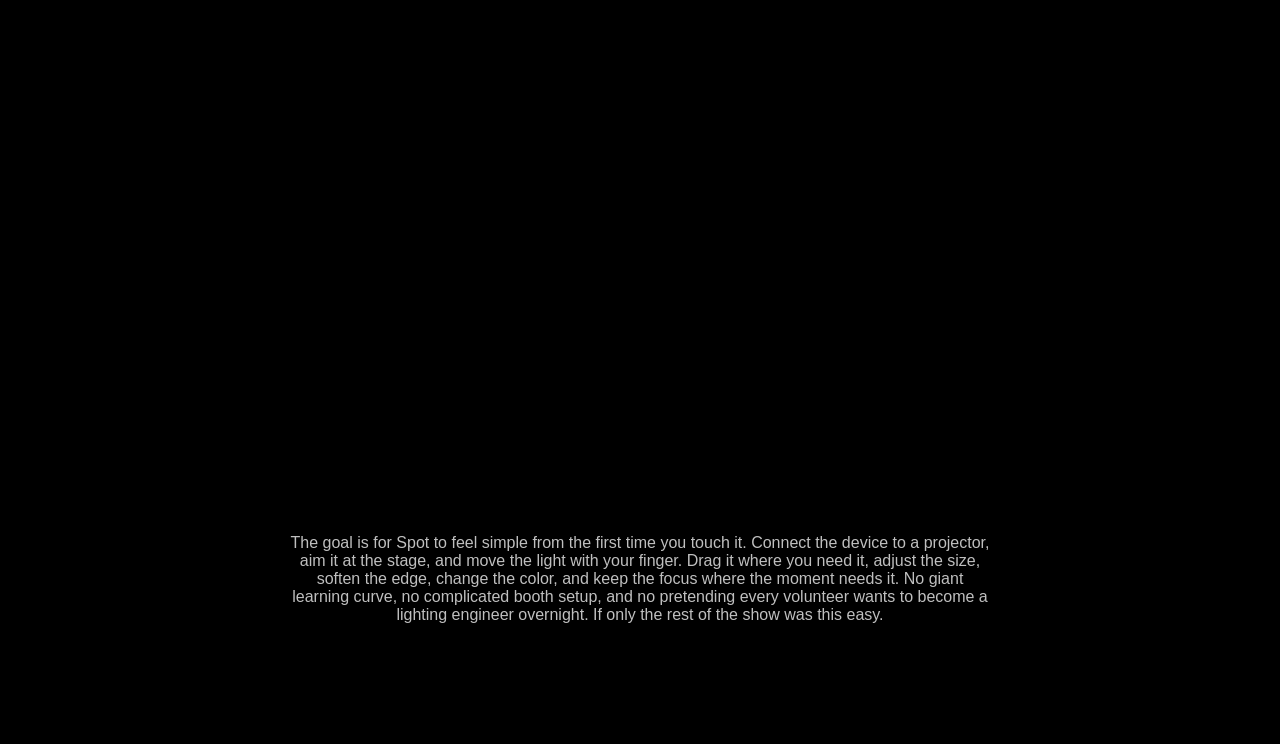
==== commit 466a8f82: "v9" ====
--- a/index.html
+++ b/index.html
@@ -8,28 +8,33 @@
 </head>
 <body>
 
+<header class="header">
+  <div class="logo">Spot</div>
+  <nav>
+    <a href="#demo">Demo</a>
+    <a href="#compare">Compare</a>
+  </nav>
+</header>
+
 <section class="hero">
-  <img src="hero1.png" class="hero-img">
-  <div class="content">
-    <h1>Turn any projector into a follow spot.</h1>
+  <img src="hero1.png">
+  <div class="hero-text">
+    <h1>Turn any projector into a follow spot</h1>
     <p>Spot App is built around one simple production problem. Sometimes you just need to put the focus where it belongs. In a perfect world, every school, church, and small venue would have a real follow spot and a trained operator ready to go. In the real world, most of us have an old projector, a tight budget, and somebody asking if we can make it work by Friday. Spot takes the projector you already have and turns it into a simple way to guide attention on stage.</p>
   </div>
 </section>
 
-<section class="compare">
+<section id="compare" class="section">
+  <h2>Two ways to solve the same problem</h2>
   <img src="hero2.png">
-  <div class="content">
-    <p>A real follow spot can be great, but it is also expensive, bulky, and not always worth it for a venue that only needs it a few times a year. That is the gap Spot is trying to fill. Instead of buying another piece of gear that may sit in storage most of the year, Spot lets you use a projector you may already own and control the spotlight effect through software. It is not trying to replace a full professional lighting system. It is giving schools, churches, and smaller venues a practical option when the other option is having no follow spot at all.</p>
-  </div>
+  <p class="copy">A real follow spot can be great, but it is also expensive, bulky, and not always worth it for a venue that only needs it a few times a year. That is the gap Spot is trying to fill. Instead of buying another piece of gear that may sit in storage most of the year, Spot lets you use a projector you may already own and control the spotlight effect through software. It is not trying to replace a full professional lighting system. It is giving schools, churches, and smaller venues a practical option when the other option is having no follow spot at all.</p>
 </section>
 
-<section class="video">
+<section id="demo" class="section video">
   <video autoplay muted loop playsinline>
     <source src="demo.mp4" type="video/mp4">
   </video>
-  <div class="content">
-    <p>The goal is for Spot to feel simple from the first time you touch it. Connect the device to a projector, aim it at the stage, and move the light with your finger. Drag it where you need it, adjust the size, soften the edge, change the color, and keep the focus where the moment needs it. No giant learning curve, no complicated booth setup, and no pretending every volunteer wants to become a lighting engineer overnight. If only the rest of the show was this easy.</p>
-  </div>
+  <p class="copy">The goal is for Spot to feel simple from the first time you touch it. Connect the device to a projector, aim it at the stage, and move the light with your finger. Drag it where you need it, adjust the size, soften the edge, change the color, and keep the focus where the moment needs it. No giant learning curve, no complicated booth setup, and no pretending every volunteer wants to become a lighting engineer overnight. If only the rest of the show was this easy.</p>
 </section>
 
 </body>
--- a/styles.css
+++ b/styles.css
@@ -1,9 +1,20 @@
-body{margin:0;font-family:-apple-system, BlinkMacSystemFont, sans-serif;background:black;color:white}
-section{padding:60px 20px;text-align:center}
-.hero{position:relative;height:100vh}
-.hero-img{width:100%;height:100%;object-fit:cover}
-.hero .content{position:absolute;bottom:40px;left:50%;transform:translateX(-50%);max-width:700px}
-h1{font-size:48px;letter-spacing:-0.03em}
-p{opacity:.75}
-.compare img,.video video{width:100%;max-width:1100px}
-.content{margin-top:30px;max-width:700px;margin-left:auto;margin-right:auto}
+body{margin:0;font-family:-apple-system,BlinkMacSystemFont,sans-serif;background:black;color:white}
+
+.header{
+position:fixed;top:0;width:100%;display:flex;justify-content:space-between;padding:20px 40px;z-index:10;background:rgba(0,0,0,0.3);backdrop-filter:blur(10px)}
+.logo{font-weight:600}
+.header a{color:white;margin-left:20px;text-decoration:none;font-size:14px}
+
+.hero{height:100vh;position:relative;overflow:hidden}
+.hero img{width:100%;height:100%;object-fit:cover}
+.hero-text{position:absolute;bottom:25%;left:50%;transform:translateX(-50%);max-width:700px;text-align:center}
+.hero-text h1{font-size:56px;letter-spacing:-0.04em}
+.hero-text p{margin-top:20px;opacity:0.75}
+
+.section{padding:120px 20px;text-align:center;max-width:1100px;margin:auto}
+.section h2{font-size:36px;margin-bottom:40px;letter-spacing:-0.03em}
+.section img{width:100%;border-radius:12px}
+
+.copy{max-width:700px;margin:40px auto 0;opacity:0.75}
+
+.video video{width:100%;border-radius:12px}
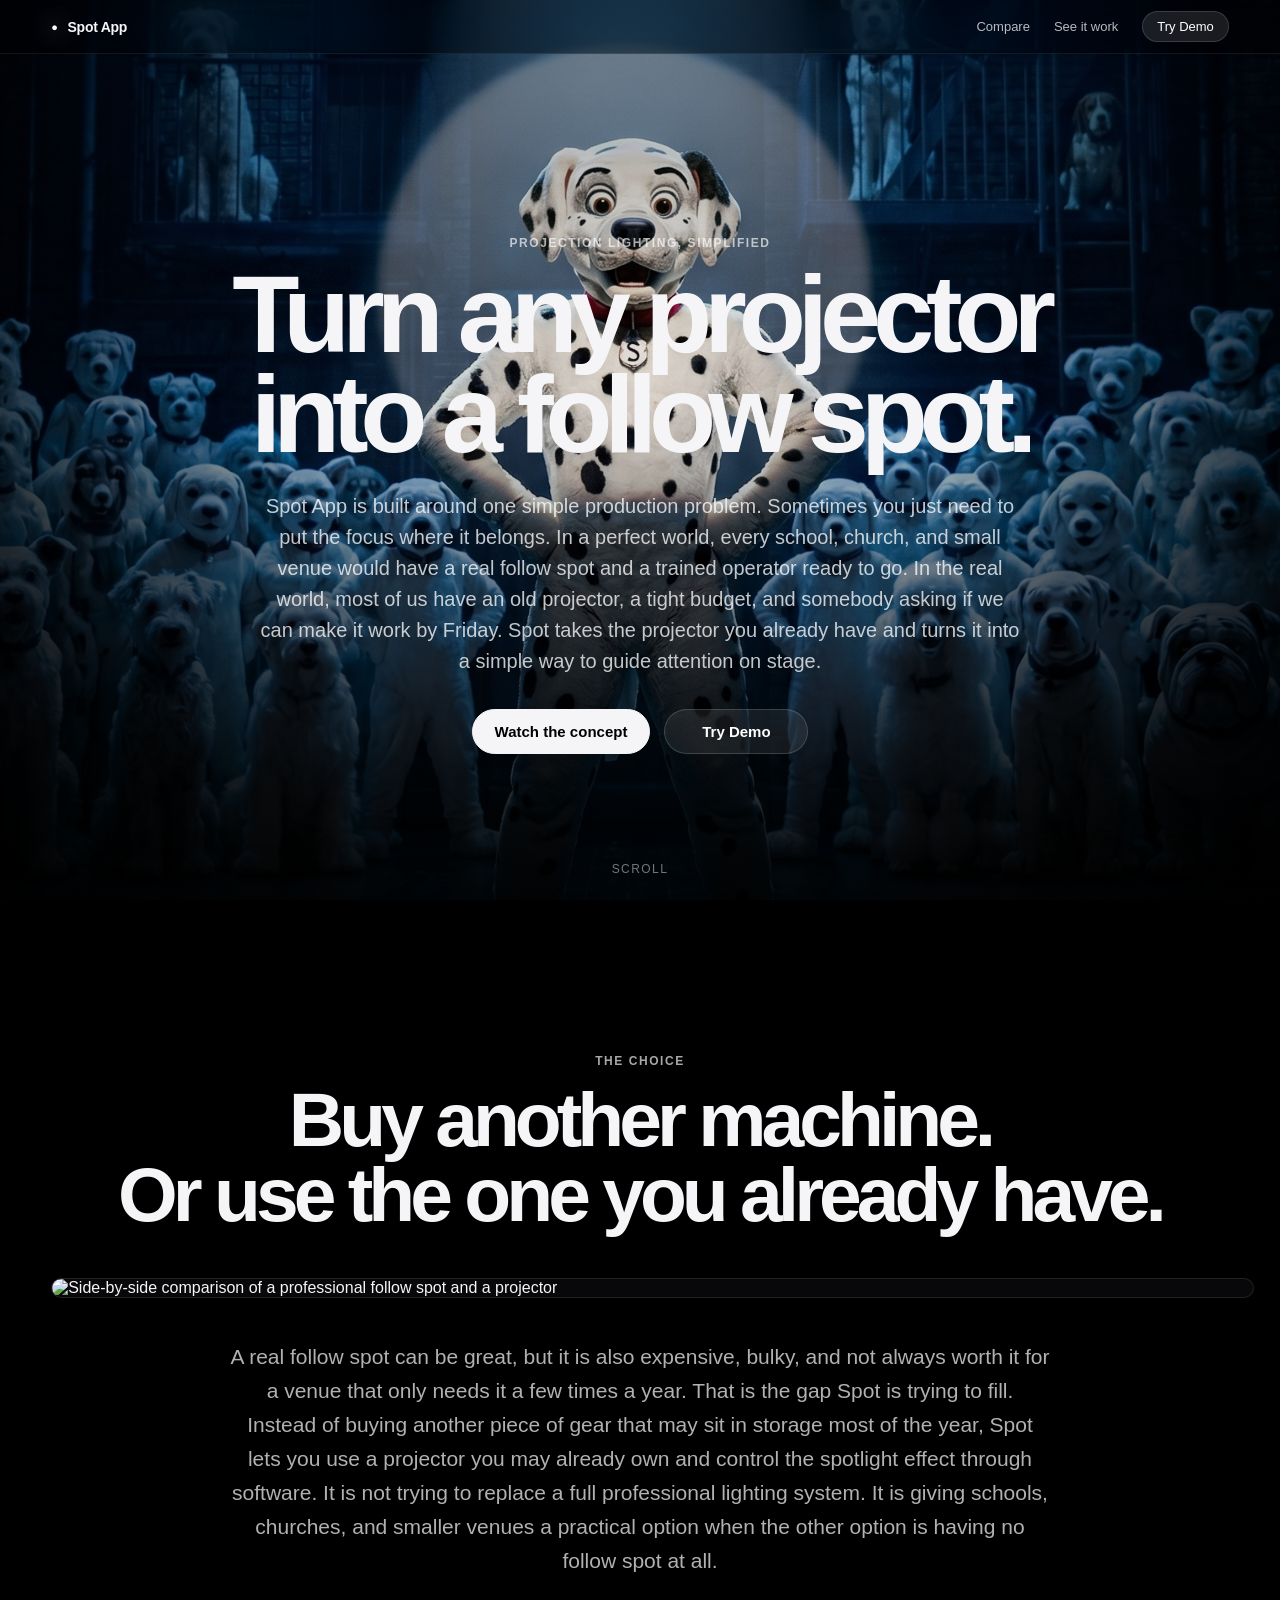
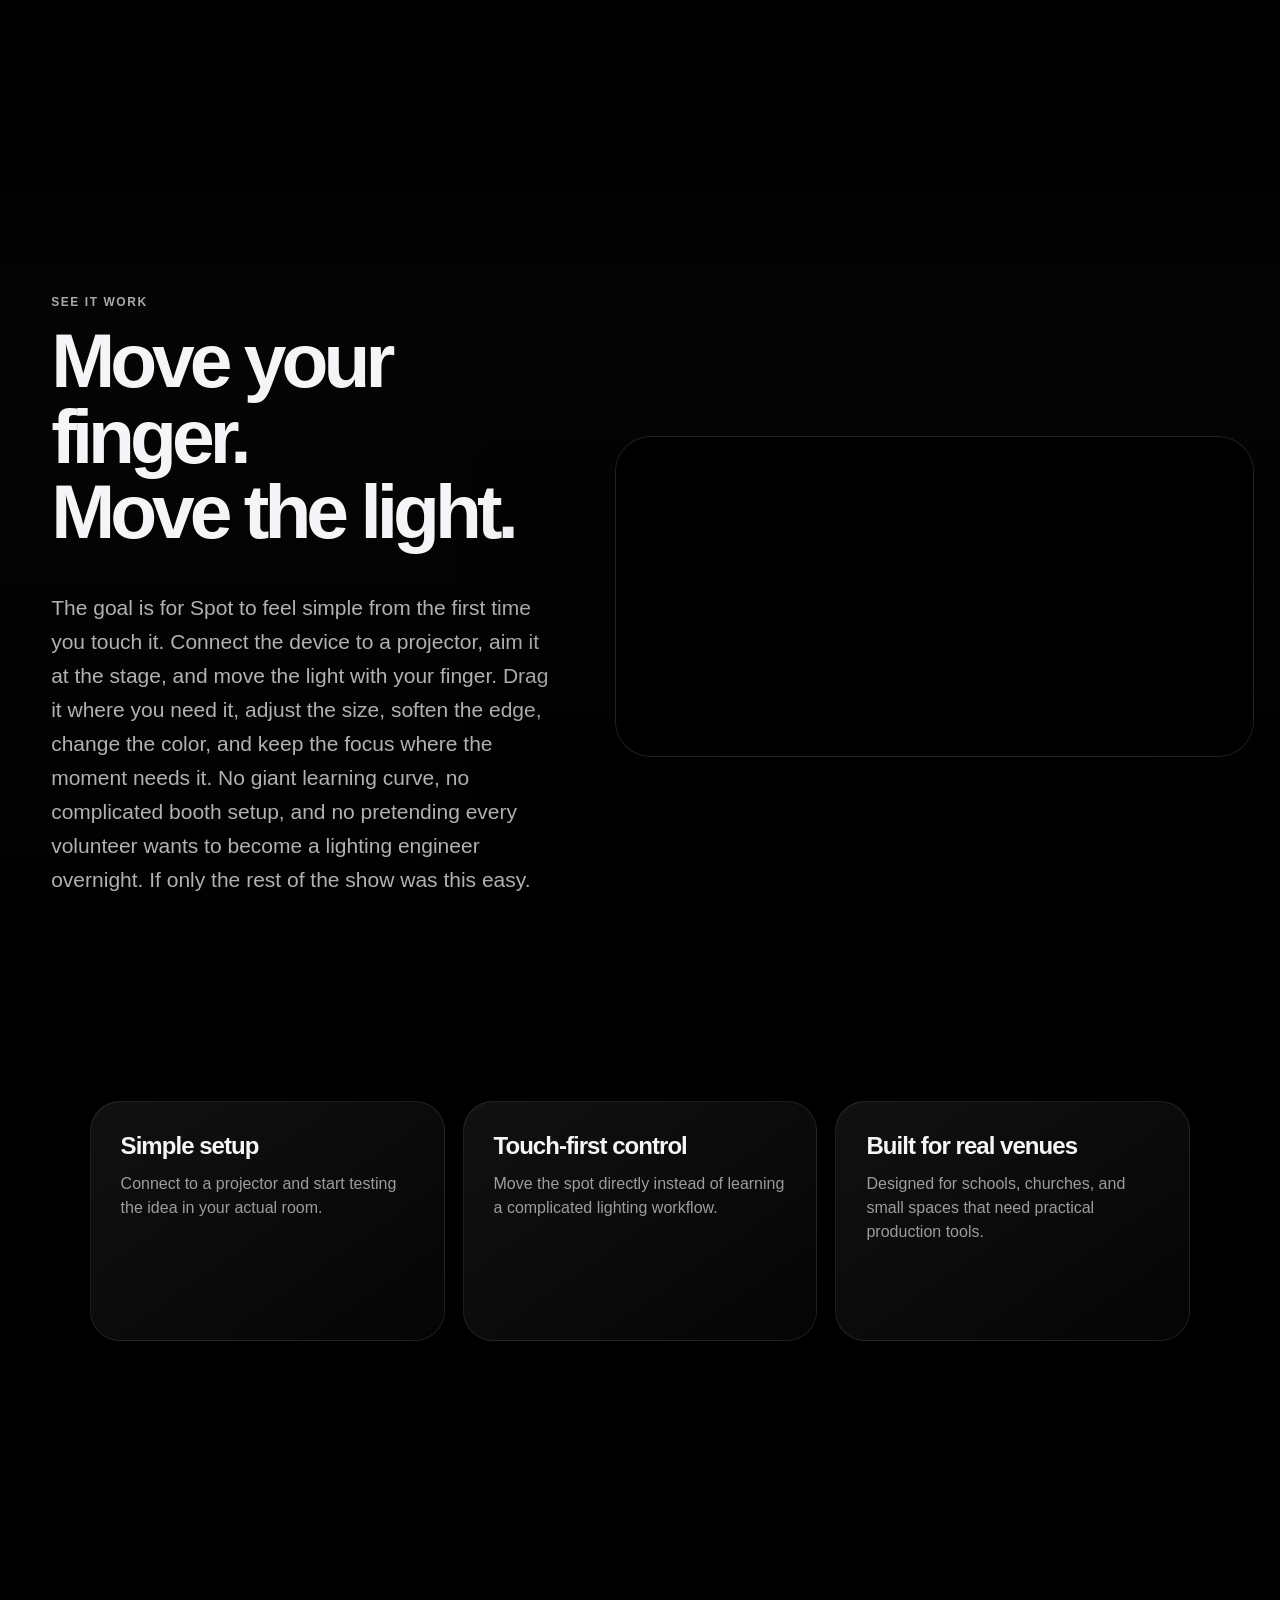
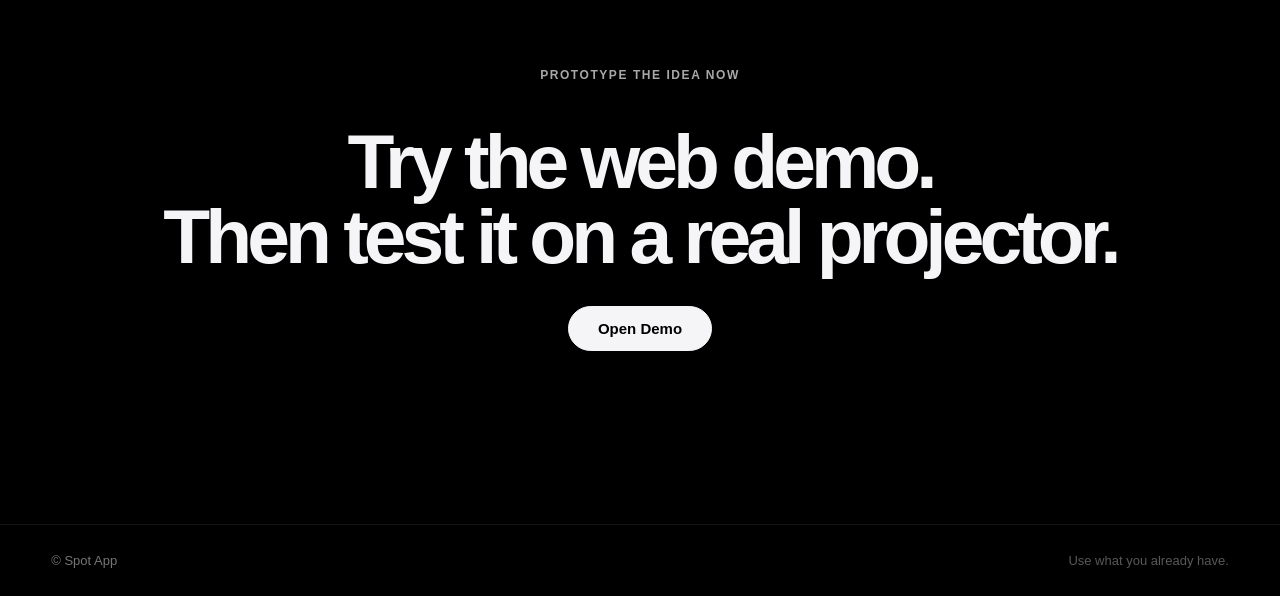
==== commit d639802b: "v10" ====
--- a/index.html
+++ b/index.html
@@ -1,41 +1,104 @@
 <!DOCTYPE html>
 <html lang="en">
 <head>
-<meta charset="UTF-8">
-<meta name="viewport" content="width=device-width,initial-scale=1">
-<title>Spot App</title>
-<link rel="stylesheet" href="styles.css">
+  <meta charset="UTF-8" />
+  <meta name="viewport" content="width=device-width, initial-scale=1.0" />
+  <title>Spot App — Turn any projector into a follow spot</title>
+  <meta name="description" content="Spot App turns the projector you already have into a simple way to guide attention on stage." />
+  <link rel="stylesheet" href="styles.css" />
 </head>
 <body>
+  <header class="site-header">
+    <a class="brand" href="#top" aria-label="Spot App home">
+      <span class="brand-mark">●</span>
+      <span>Spot App</span>
+    </a>
+    <nav class="site-nav" aria-label="Main navigation">
+      <a href="#compare">Compare</a>
+      <a href="#proof">See it work</a>
+      <a href="demo.html" target="_blank" rel="noopener" class="demo-link">Try Demo</a>
+    </nav>
+  </header>
 
-<header class="header">
-  <div class="logo">Spot</div>
-  <nav>
-    <a href="#demo">Demo</a>
-    <a href="#compare">Compare</a>
-  </nav>
-</header>
+  <main id="top">
+    <section class="hero scene" aria-label="Spot App hero">
+      <img class="hero-media" src="hero1.png" alt="Broadway-style stage scene with a spotlight isolating the main character" />
+      <div class="hero-vignette"></div>
+      <div class="hero-copy reveal">
+        <p class="eyebrow">Projection lighting, simplified</p>
+        <h1>Turn any projector<br />into a follow spot.</h1>
+        <p class="lede">Spot App is built around one simple production problem. Sometimes you just need to put the focus where it belongs. In a perfect world, every school, church, and small venue would have a real follow spot and a trained operator ready to go. In the real world, most of us have an old projector, a tight budget, and somebody asking if we can make it work by Friday. Spot takes the projector you already have and turns it into a simple way to guide attention on stage.</p>
+        <div class="hero-actions">
+          <a class="button primary" href="#proof">Watch the concept</a>
+          <a class="button secondary" href="demo.html" target="_blank" rel="noopener">Try Demo</a>
+        </div>
+      </div>
+      <div class="scroll-cue" aria-hidden="true">Scroll</div>
+    </section>
 
-<section class="hero">
-  <img src="hero1.png">
-  <div class="hero-text">
-    <h1>Turn any projector into a follow spot</h1>
-    <p>Spot App is built around one simple production problem. Sometimes you just need to put the focus where it belongs. In a perfect world, every school, church, and small venue would have a real follow spot and a trained operator ready to go. In the real world, most of us have an old projector, a tight budget, and somebody asking if we can make it work by Friday. Spot takes the projector you already have and turns it into a simple way to guide attention on stage.</p>
-  </div>
-</section>
+    <section id="compare" class="compare-section reveal">
+      <div class="section-heading">
+        <p class="eyebrow">The choice</p>
+        <h2>Buy another machine.<br />Or use the one you already have.</h2>
+      </div>
 
-<section id="compare" class="section">
-  <h2>Two ways to solve the same problem</h2>
-  <img src="hero2.png">
-  <p class="copy">A real follow spot can be great, but it is also expensive, bulky, and not always worth it for a venue that only needs it a few times a year. That is the gap Spot is trying to fill. Instead of buying another piece of gear that may sit in storage most of the year, Spot lets you use a projector you may already own and control the spotlight effect through software. It is not trying to replace a full professional lighting system. It is giving schools, churches, and smaller venues a practical option when the other option is having no follow spot at all.</p>
-</section>
+      <figure class="wide-card compare-card">
+        <img src="hero2.png" alt="Side-by-side comparison of a professional follow spot and a projector" />
+      </figure>
 
-<section id="demo" class="section video">
-  <video autoplay muted loop playsinline>
-    <source src="demo.mp4" type="video/mp4">
-  </video>
-  <p class="copy">The goal is for Spot to feel simple from the first time you touch it. Connect the device to a projector, aim it at the stage, and move the light with your finger. Drag it where you need it, adjust the size, soften the edge, change the color, and keep the focus where the moment needs it. No giant learning curve, no complicated booth setup, and no pretending every volunteer wants to become a lighting engineer overnight. If only the rest of the show was this easy.</p>
-</section>
+      <p class="body-copy">A real follow spot can be great, but it is also expensive, bulky, and not always worth it for a venue that only needs it a few times a year. That is the gap Spot is trying to fill. Instead of buying another piece of gear that may sit in storage most of the year, Spot lets you use a projector you may already own and control the spotlight effect through software. It is not trying to replace a full professional lighting system. It is giving schools, churches, and smaller venues a practical option when the other option is having no follow spot at all.</p>
+    </section>
 
+    <section id="proof" class="proof-section reveal">
+      <div class="proof-grid">
+        <div class="proof-copy">
+          <p class="eyebrow">See it work</p>
+          <h2>Move your finger.<br />Move the light.</h2>
+          <p class="body-copy align-left">The goal is for Spot to feel simple from the first time you touch it. Connect the device to a projector, aim it at the stage, and move the light with your finger. Drag it where you need it, adjust the size, soften the edge, change the color, and keep the focus where the moment needs it. No giant learning curve, no complicated booth setup, and no pretending every volunteer wants to become a lighting engineer overnight. If only the rest of the show was this easy.</p>
+        </div>
+        <div class="video-shell">
+          <video autoplay muted loop playsinline preload="metadata" poster="hero2.png">
+            <source src="demo.mp4" type="video/mp4" />
+          </video>
+        </div>
+      </div>
+    </section>
+
+    <section class="feature-strip reveal" aria-label="Spot App benefits">
+      <div class="feature">
+        <h3>Simple setup</h3>
+        <p>Connect to a projector and start testing the idea in your actual room.</p>
+      </div>
+      <div class="feature">
+        <h3>Touch-first control</h3>
+        <p>Move the spot directly instead of learning a complicated lighting workflow.</p>
+      </div>
+      <div class="feature">
+        <h3>Built for real venues</h3>
+        <p>Designed for schools, churches, and small spaces that need practical production tools.</p>
+      </div>
+    </section>
+
+    <section class="final-cta reveal">
+      <p class="eyebrow">Prototype the idea now</p>
+      <h2>Try the web demo.<br />Then test it on a real projector.</h2>
+      <a class="button primary" href="demo.html" target="_blank" rel="noopener">Open Demo</a>
+    </section>
+  </main>
+
+  <footer class="footer">
+    <span>© Spot App</span>
+    <span class="muted">Use what you already have.</span>
+  </footer>
+
+  <script>
+    const observer = new IntersectionObserver((entries) => {
+      entries.forEach((entry) => {
+        if (entry.isIntersecting) entry.target.classList.add('show');
+      });
+    }, { threshold: 0.16 });
+
+    document.querySelectorAll('.reveal').forEach((el) => observer.observe(el));
+  </script>
 </body>
-</html>+</html>
--- a/styles.css
+++ b/styles.css
@@ -1,20 +1,194 @@
-body{margin:0;font-family:-apple-system,BlinkMacSystemFont,sans-serif;background:black;color:white}
+:root{
+  --bg:#000;
+  --ink:#f5f5f7;
+  --muted:rgba(245,245,247,.68);
+  --soft:rgba(245,245,247,.42);
+  --line:rgba(255,255,255,.10);
+  --panel:#0b0b0d;
+  --panel2:#111114;
+}
+*{box-sizing:border-box}
+html{scroll-behavior:smooth;background:#000}
+body{
+  margin:0;
+  background:var(--bg);
+  color:var(--ink);
+  font-family:-apple-system,BlinkMacSystemFont,"SF Pro Display","Segoe UI",Roboto,Helvetica,Arial,sans-serif;
+  -webkit-font-smoothing:antialiased;
+  text-rendering:optimizeLegibility;
+  overflow-x:hidden;
+}
+a{color:inherit;text-decoration:none}
+img,video{display:block;max-width:100%}
 
-.header{
-position:fixed;top:0;width:100%;display:flex;justify-content:space-between;padding:20px 40px;z-index:10;background:rgba(0,0,0,0.3);backdrop-filter:blur(10px)}
-.logo{font-weight:600}
-.header a{color:white;margin-left:20px;text-decoration:none;font-size:14px}
+.site-header{
+  position:fixed;
+  top:0;left:0;right:0;
+  z-index:100;
+  height:54px;
+  display:flex;
+  align-items:center;
+  justify-content:space-between;
+  padding:0 clamp(18px,4vw,54px);
+  background:rgba(0,0,0,.42);
+  backdrop-filter:blur(24px) saturate(140%);
+  -webkit-backdrop-filter:blur(24px) saturate(140%);
+  border-bottom:1px solid rgba(255,255,255,.07);
+}
+.brand{display:flex;align-items:center;gap:10px;font-size:14px;font-weight:650;letter-spacing:-.02em}
+.brand-mark{font-size:11px;color:#fff;text-shadow:0 0 20px rgba(255,255,255,.8)}
+.site-nav{display:flex;align-items:center;gap:24px;font-size:13px;color:rgba(255,255,255,.72)}
+.site-nav a:hover{color:#fff}
+.demo-link{padding:7px 14px;border-radius:999px;background:rgba(255,255,255,.10);border:1px solid rgba(255,255,255,.14);color:#fff!important}
 
-.hero{height:100vh;position:relative;overflow:hidden}
-.hero img{width:100%;height:100%;object-fit:cover}
-.hero-text{position:absolute;bottom:25%;left:50%;transform:translateX(-50%);max-width:700px;text-align:center}
-.hero-text h1{font-size:56px;letter-spacing:-0.04em}
-.hero-text p{margin-top:20px;opacity:0.75}
+.scene{position:relative;min-height:100svh;overflow:hidden}
+.hero{display:grid;place-items:center;text-align:center}
+.hero-media{position:absolute;inset:0;width:100%;height:100%;object-fit:cover;object-position:center;transform:scale(1.01)}
+.hero-vignette{
+  position:absolute;inset:0;
+  background:
+    radial-gradient(circle at 50% 39%, rgba(0,0,0,.02) 0%, rgba(0,0,0,.18) 40%, rgba(0,0,0,.72) 78%, rgba(0,0,0,.92) 100%),
+    linear-gradient(to bottom, rgba(0,0,0,.20), rgba(0,0,0,.05) 45%, rgba(0,0,0,.88));
+}
+.hero-copy{
+  position:relative;
+  z-index:3;
+  width:min(1040px,92vw);
+  padding-top:10vh;
+}
+.eyebrow{
+  margin:0 0 14px;
+  color:rgba(255,255,255,.66);
+  font-size:12px;
+  font-weight:650;
+  letter-spacing:.13em;
+  text-transform:uppercase;
+}
+h1,h2,h3,p{margin:0}
+h1{
+  font-size:clamp(54px,8.6vw,128px);
+  line-height:.9;
+  letter-spacing:-.075em;
+  font-weight:760;
+  text-wrap:balance;
+}
+.hero .lede{
+  width:min(760px,90vw);
+  margin:28px auto 0;
+  font-size:clamp(16px,1.6vw,20px);
+  line-height:1.55;
+  color:rgba(255,255,255,.76);
+  text-wrap:pretty;
+}
+.hero-actions{display:flex;justify-content:center;gap:14px;flex-wrap:wrap;margin-top:32px}
+.button{
+  display:inline-flex;
+  align-items:center;
+  justify-content:center;
+  min-width:144px;
+  padding:13px 22px;
+  border-radius:999px;
+  font-size:15px;
+  font-weight:650;
+  transition:transform .2s ease, background .2s ease, border .2s ease;
+}
+.button:hover{transform:translateY(-1px)}
+.button.primary{background:#f5f5f7;color:#000;border:1px solid #f5f5f7}
+.button.primary:hover{background:#fff}
+.button.secondary{background:rgba(255,255,255,.08);border:1px solid rgba(255,255,255,.16);color:#fff}
+.button.secondary:hover{background:rgba(255,255,255,.14)}
+.scroll-cue{position:absolute;bottom:24px;left:50%;transform:translateX(-50%);z-index:3;color:rgba(255,255,255,.45);font-size:12px;letter-spacing:.12em;text-transform:uppercase}
 
-.section{padding:120px 20px;text-align:center;max-width:1100px;margin:auto}
-.section h2{font-size:36px;margin-bottom:40px;letter-spacing:-0.03em}
-.section img{width:100%;border-radius:12px}
+.compare-section,.proof-section,.feature-strip,.final-cta{padding:clamp(90px,12vw,170px) clamp(18px,4vw,56px)}
+.section-heading{text-align:center;max-width:1050px;margin:0 auto 46px}
+.section-heading h2,.proof-copy h2,.final-cta h2{
+  font-size:clamp(42px,6vw,86px);
+  line-height:.98;
+  letter-spacing:-.065em;
+  font-weight:740;
+  text-wrap:balance;
+}
+.wide-card{
+  width:min(1280px,94vw);
+  margin:0 auto;
+  border-radius:34px;
+  overflow:hidden;
+  background:#08080a;
+  border:1px solid rgba(255,255,255,.10);
+  box-shadow:0 40px 120px rgba(0,0,0,.65);
+}
+.compare-card img{width:100%;height:auto}
+.body-copy{
+  width:min(820px,90vw);
+  margin:42px auto 0;
+  color:rgba(245,245,247,.72);
+  font-size:clamp(17px,1.7vw,21px);
+  line-height:1.62;
+  text-align:center;
+  text-wrap:pretty;
+}
+.align-left{text-align:left;margin-left:0;margin-right:0;width:auto;max-width:650px}
 
-.copy{max-width:700px;margin:40px auto 0;opacity:0.75}
+.proof-section{background:linear-gradient(#000,#050506 22%,#000)}
+.proof-grid{
+  width:min(1320px,94vw);
+  margin:0 auto;
+  display:grid;
+  grid-template-columns:.9fr 1.15fr;
+  align-items:center;
+  gap:clamp(32px,5vw,76px);
+}
+.proof-copy{padding:10px 0}
+.video-shell{
+  border-radius:36px;
+  overflow:hidden;
+  background:#08080a;
+  border:1px solid rgba(255,255,255,.11);
+  box-shadow:0 44px 130px rgba(0,0,0,.72);
+}
+.video-shell video{width:100%;height:auto;background:#000}
 
-.video video{width:100%;border-radius:12px}
+.feature-strip{
+  width:min(1320px,94vw);
+  margin:0 auto;
+  display:grid;
+  grid-template-columns:repeat(3,1fr);
+  gap:18px;
+  padding-top:40px;
+}
+.feature{
+  min-height:240px;
+  padding:30px;
+  border-radius:30px;
+  background:linear-gradient(145deg,rgba(255,255,255,.065),rgba(255,255,255,.018));
+  border:1px solid rgba(255,255,255,.09);
+}
+.feature h3{font-size:24px;letter-spacing:-.04em;margin-bottom:12px}
+.feature p{color:rgba(245,245,247,.62);line-height:1.5;font-size:16px}
+
+.final-cta{text-align:center;min-height:70vh;display:grid;place-items:center;align-content:center;gap:28px}
+.final-cta h2{margin-bottom:4px}
+.footer{display:flex;justify-content:space-between;gap:16px;flex-wrap:wrap;padding:28px clamp(18px,4vw,54px);border-top:1px solid rgba(255,255,255,.08);color:rgba(245,245,247,.48);font-size:13px}
+.muted{color:rgba(245,245,247,.36)}
+
+.reveal{opacity:0;transform:translateY(34px);transition:opacity .9s ease, transform .9s cubic-bezier(.2,.8,.2,1)}
+.reveal.show{opacity:1;transform:translateY(0)}
+
+@media(max-width:900px){
+  .site-nav{gap:14px}
+  .site-nav a:not(.demo-link){display:none}
+  .hero-copy{padding-top:6vh}
+  .hero .lede{font-size:15px;line-height:1.48;margin-top:22px}
+  .proof-grid{grid-template-columns:1fr}
+  .proof-copy{text-align:center}
+  .align-left{text-align:center;margin-left:auto;margin-right:auto}
+  .feature-strip{grid-template-columns:1fr;padding-left:18px;padding-right:18px}
+}
+@media(max-width:560px){
+  .site-header{height:50px}
+  h1{font-size:clamp(44px,14vw,70px)}
+  .hero .lede{max-height:32vh;overflow:hidden}
+  .button{width:100%;max-width:260px}
+  .hero-actions{gap:10px}
+  .wide-card,.video-shell{border-radius:22px}
+}
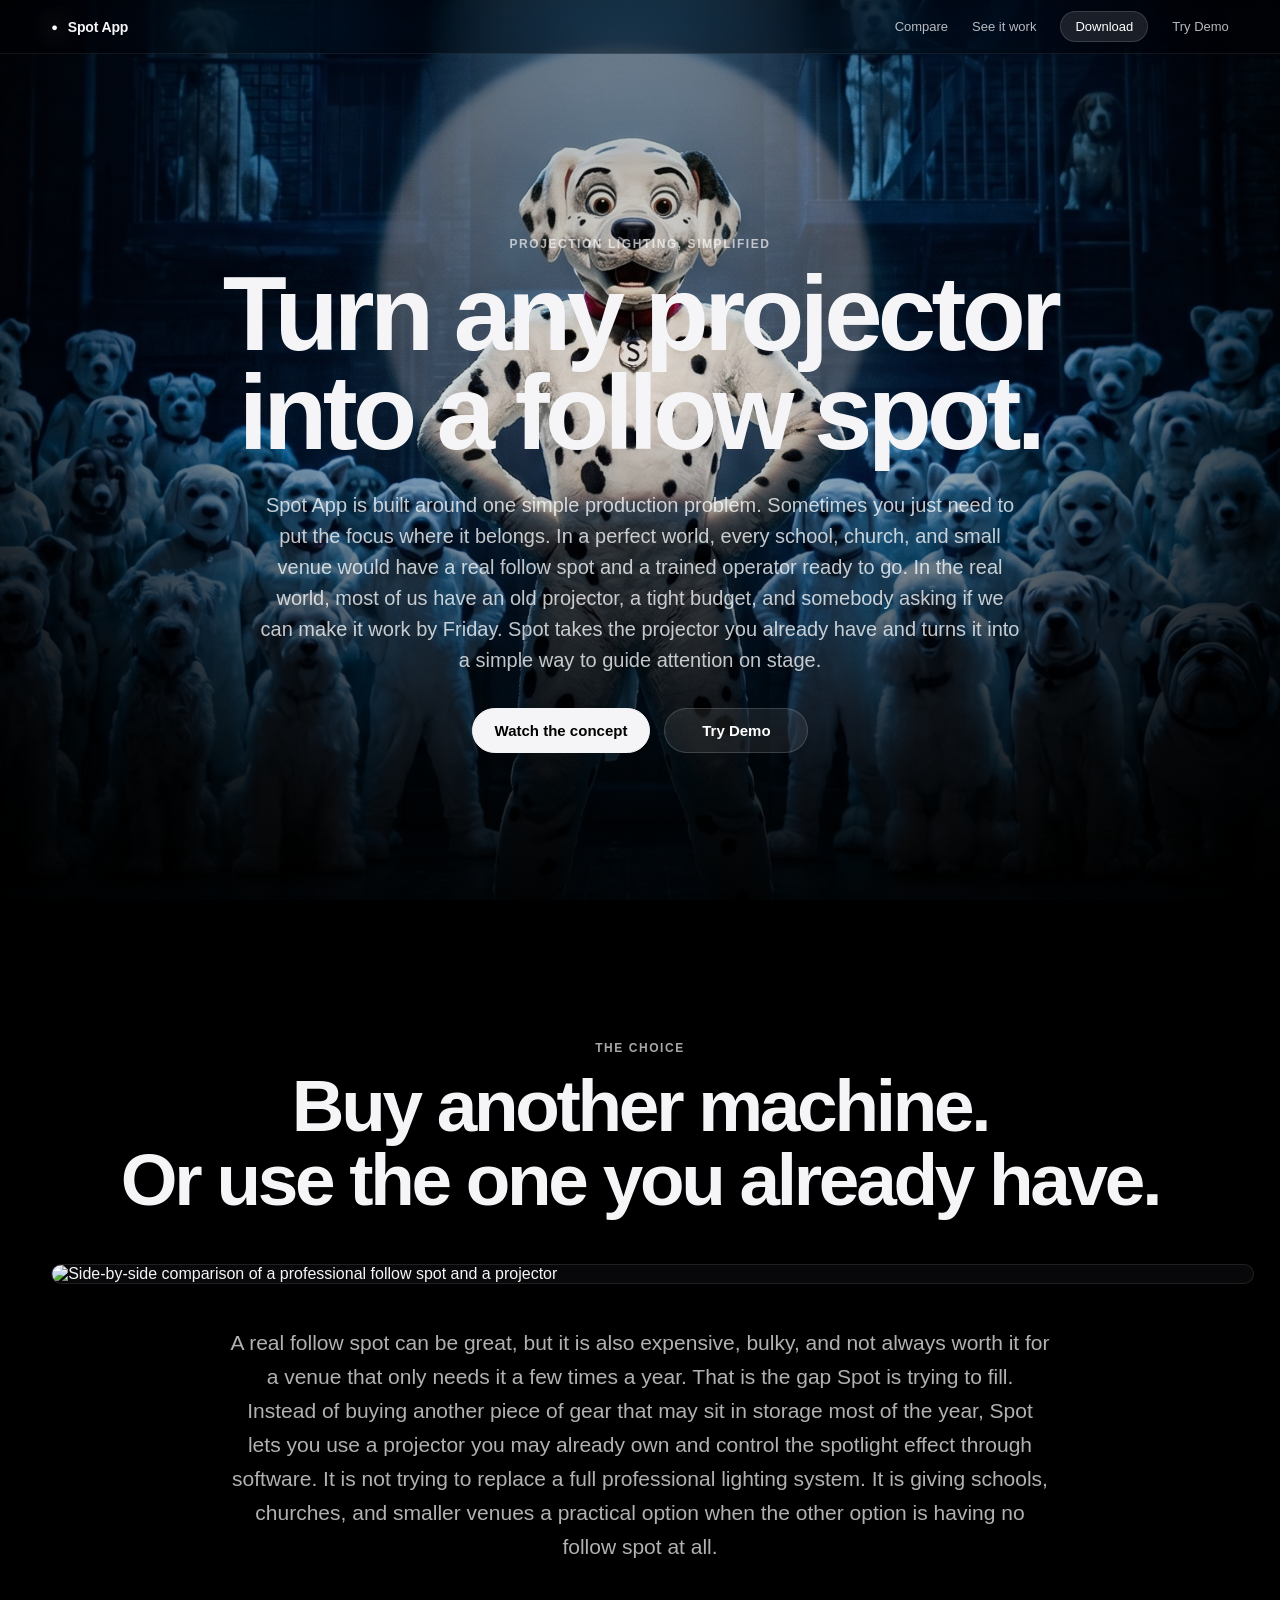
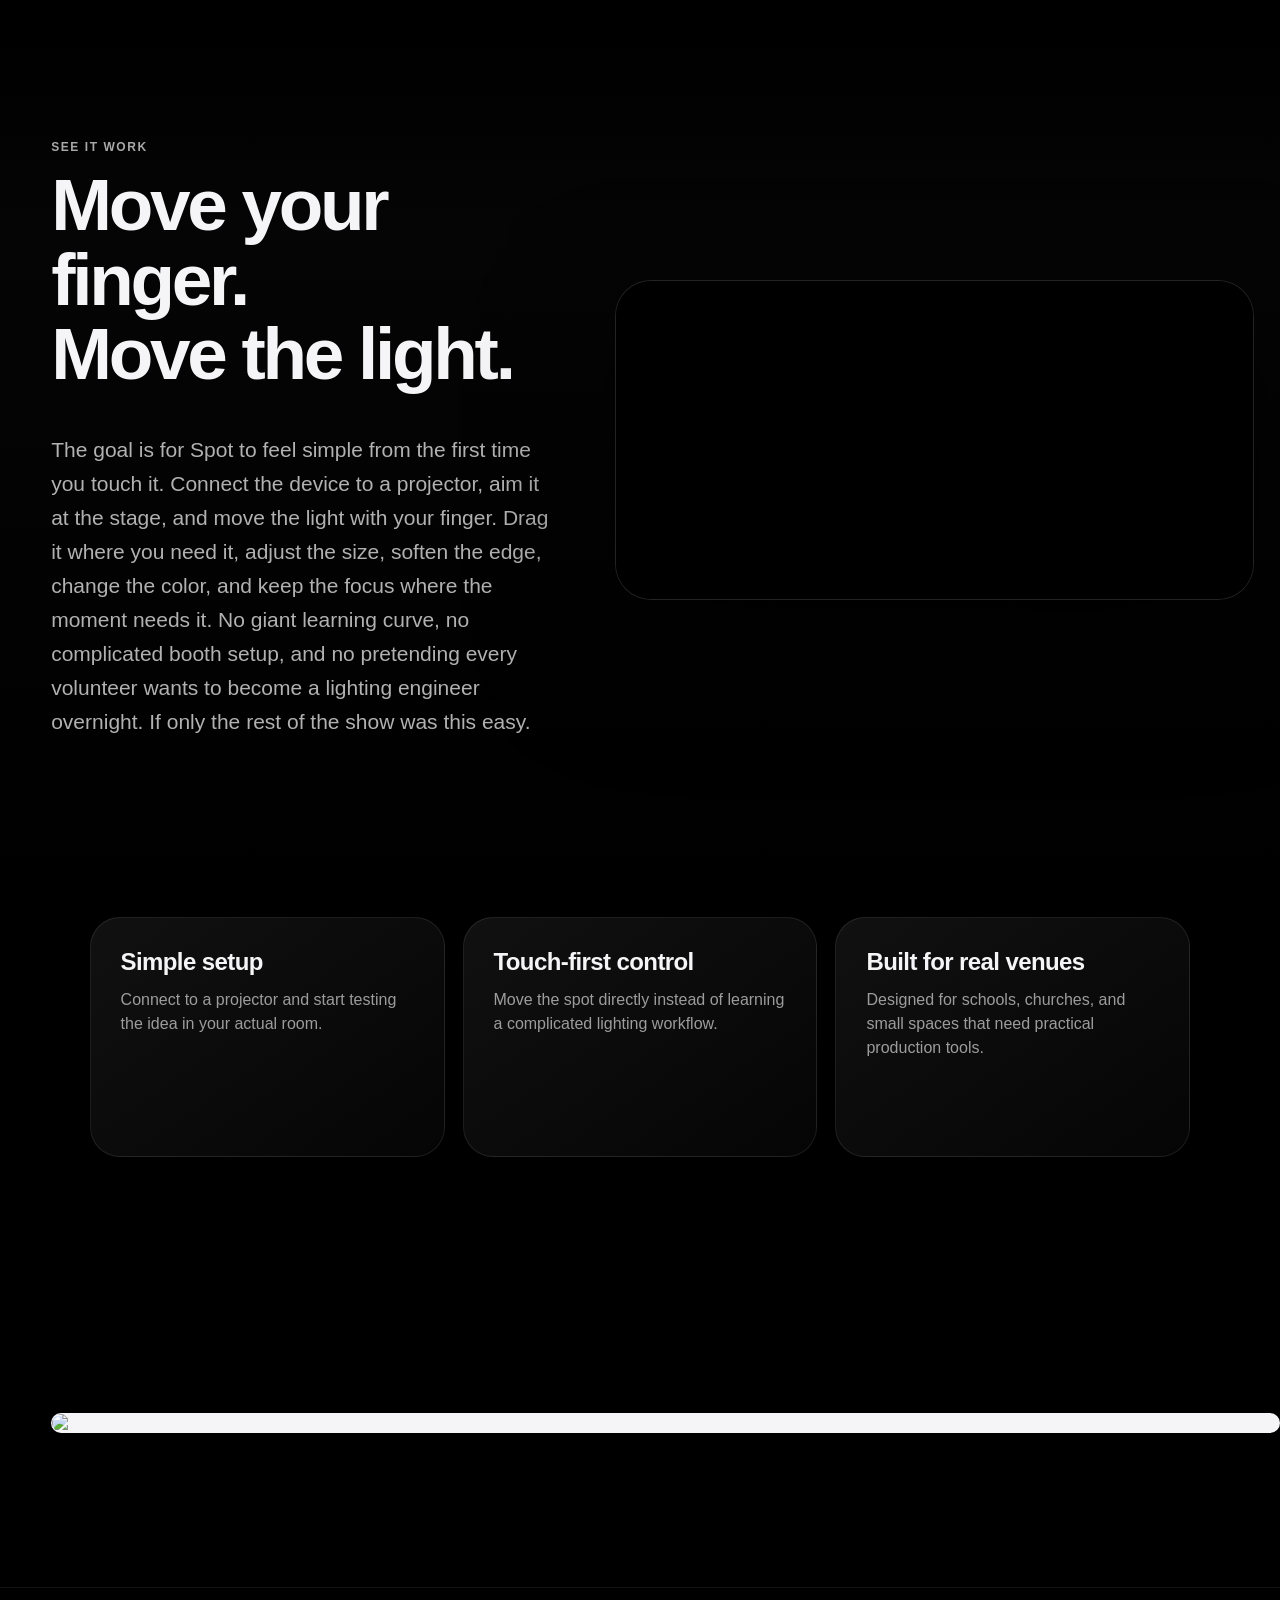
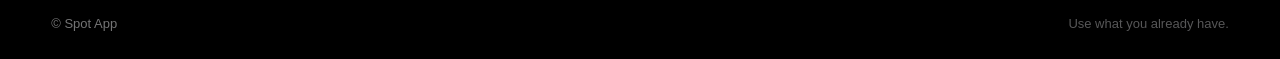
==== commit 61c75de5: "v12" ====
--- a/index.html
+++ b/index.html
@@ -16,7 +16,8 @@
     <nav class="site-nav" aria-label="Main navigation">
       <a href="#compare">Compare</a>
       <a href="#proof">See it work</a>
-      <a href="demo.html" target="_blank" rel="noopener" class="demo-link">Try Demo</a>
+      <a href="#download" class="demo-link">Download</a>
+      <a href="demo.html" target="_blank" rel="noopener">Try Demo</a>
     </nav>
   </header>
 
@@ -33,7 +34,6 @@
           <a class="button secondary" href="demo.html" target="_blank" rel="noopener">Try Demo</a>
         </div>
       </div>
-      <div class="scroll-cue" aria-hidden="true">Scroll</div>
     </section>
 
     <section id="compare" class="compare-section reveal">
@@ -79,10 +79,10 @@
       </div>
     </section>
 
-    <section class="final-cta reveal">
-      <p class="eyebrow">Prototype the idea now</p>
-      <h2>Try the web demo.<br />Then test it on a real projector.</h2>
-      <a class="button primary" href="demo.html" target="_blank" rel="noopener">Open Demo</a>
+    <section id="download" class="download-section reveal">
+      <figure class="download-card">
+        <img src="download.png" alt="Spot App coming soon on iPhone, iPad, and Mac" />
+      </figure>
     </section>
   </main>
 
--- a/styles.css
+++ b/styles.css
@@ -35,7 +35,7 @@
   -webkit-backdrop-filter:blur(24px) saturate(140%);
   border-bottom:1px solid rgba(255,255,255,.07);
 }
-.brand{display:flex;align-items:center;gap:10px;font-size:14px;font-weight:650;letter-spacing:-.02em}
+.brand{display:flex;align-items:center;gap:10px;font-size:14px;font-weight:650;letter-spacing:-.01em}
 .brand-mark{font-size:11px;color:#fff;text-shadow:0 0 20px rgba(255,255,255,.8)}
 .site-nav{display:flex;align-items:center;gap:24px;font-size:13px;color:rgba(255,255,255,.72)}
 .site-nav a:hover{color:#fff}
@@ -66,10 +66,10 @@
 }
 h1,h2,h3,p{margin:0}
 h1{
-  font-size:clamp(54px,8.6vw,128px);
-  line-height:.9;
-  letter-spacing:-.075em;
-  font-weight:760;
+  font-size:clamp(54px,8.2vw,124px);
+  line-height:.94;
+  letter-spacing:-.045em;
+  font-weight:740;
   text-wrap:balance;
 }
 .hero .lede{
@@ -97,15 +97,16 @@
 .button.primary:hover{background:#fff}
 .button.secondary{background:rgba(255,255,255,.08);border:1px solid rgba(255,255,255,.16);color:#fff}
 .button.secondary:hover{background:rgba(255,255,255,.14)}
-.scroll-cue{position:absolute;bottom:24px;left:50%;transform:translateX(-50%);z-index:3;color:rgba(255,255,255,.45);font-size:12px;letter-spacing:.12em;text-transform:uppercase}
-
-.compare-section,.proof-section,.feature-strip,.final-cta{padding:clamp(90px,12vw,170px) clamp(18px,4vw,56px)}
+
+.compare-section{padding:clamp(90px,11vw,150px) clamp(18px,4vw,56px) clamp(62px,6vw,86px)}
+.proof-section{padding:clamp(64px,7vw,96px) clamp(18px,4vw,56px) clamp(90px,10vw,150px)}
+.feature-strip,.download-section{padding:clamp(90px,12vw,170px) clamp(18px,4vw,56px)}
 .section-heading{text-align:center;max-width:1050px;margin:0 auto 46px}
-.section-heading h2,.proof-copy h2,.final-cta h2{
-  font-size:clamp(42px,6vw,86px);
-  line-height:.98;
-  letter-spacing:-.065em;
-  font-weight:740;
+.section-heading h2,.proof-copy h2{
+  font-size:clamp(42px,5.7vw,82px);
+  line-height:1.02;
+  letter-spacing:-.045em;
+  font-weight:720;
   text-wrap:balance;
 }
 .wide-card{
@@ -163,11 +164,21 @@
   background:linear-gradient(145deg,rgba(255,255,255,.065),rgba(255,255,255,.018));
   border:1px solid rgba(255,255,255,.09);
 }
-.feature h3{font-size:24px;letter-spacing:-.04em;margin-bottom:12px}
+.feature h3{font-size:24px;letter-spacing:-.025em;margin-bottom:12px}
 .feature p{color:rgba(245,245,247,.62);line-height:1.5;font-size:16px}
 
-.final-cta{text-align:center;min-height:70vh;display:grid;place-items:center;align-content:center;gap:28px}
-.final-cta h2{margin-bottom:4px}
+.download-section{padding-top:clamp(70px,8vw,120px)}
+.download-card{
+  width:min(1320px,96vw);
+  margin:0 auto;
+  border-radius:34px;
+  overflow:hidden;
+  background:#f5f5f7;
+  border:1px solid rgba(255,255,255,.12);
+  box-shadow:0 46px 130px rgba(0,0,0,.62);
+}
+.download-card img{width:100%;height:auto}
+
 .footer{display:flex;justify-content:space-between;gap:16px;flex-wrap:wrap;padding:28px clamp(18px,4vw,54px);border-top:1px solid rgba(255,255,255,.08);color:rgba(245,245,247,.48);font-size:13px}
 .muted{color:rgba(245,245,247,.36)}
 
@@ -186,9 +197,9 @@
 }
 @media(max-width:560px){
   .site-header{height:50px}
-  h1{font-size:clamp(44px,14vw,70px)}
+  h1{font-size:clamp(44px,13vw,68px);letter-spacing:-.035em;line-height:.98}
   .hero .lede{max-height:32vh;overflow:hidden}
   .button{width:100%;max-width:260px}
   .hero-actions{gap:10px}
-  .wide-card,.video-shell{border-radius:22px}
-}
+  .wide-card,.video-shell,.download-card{border-radius:22px}
+}
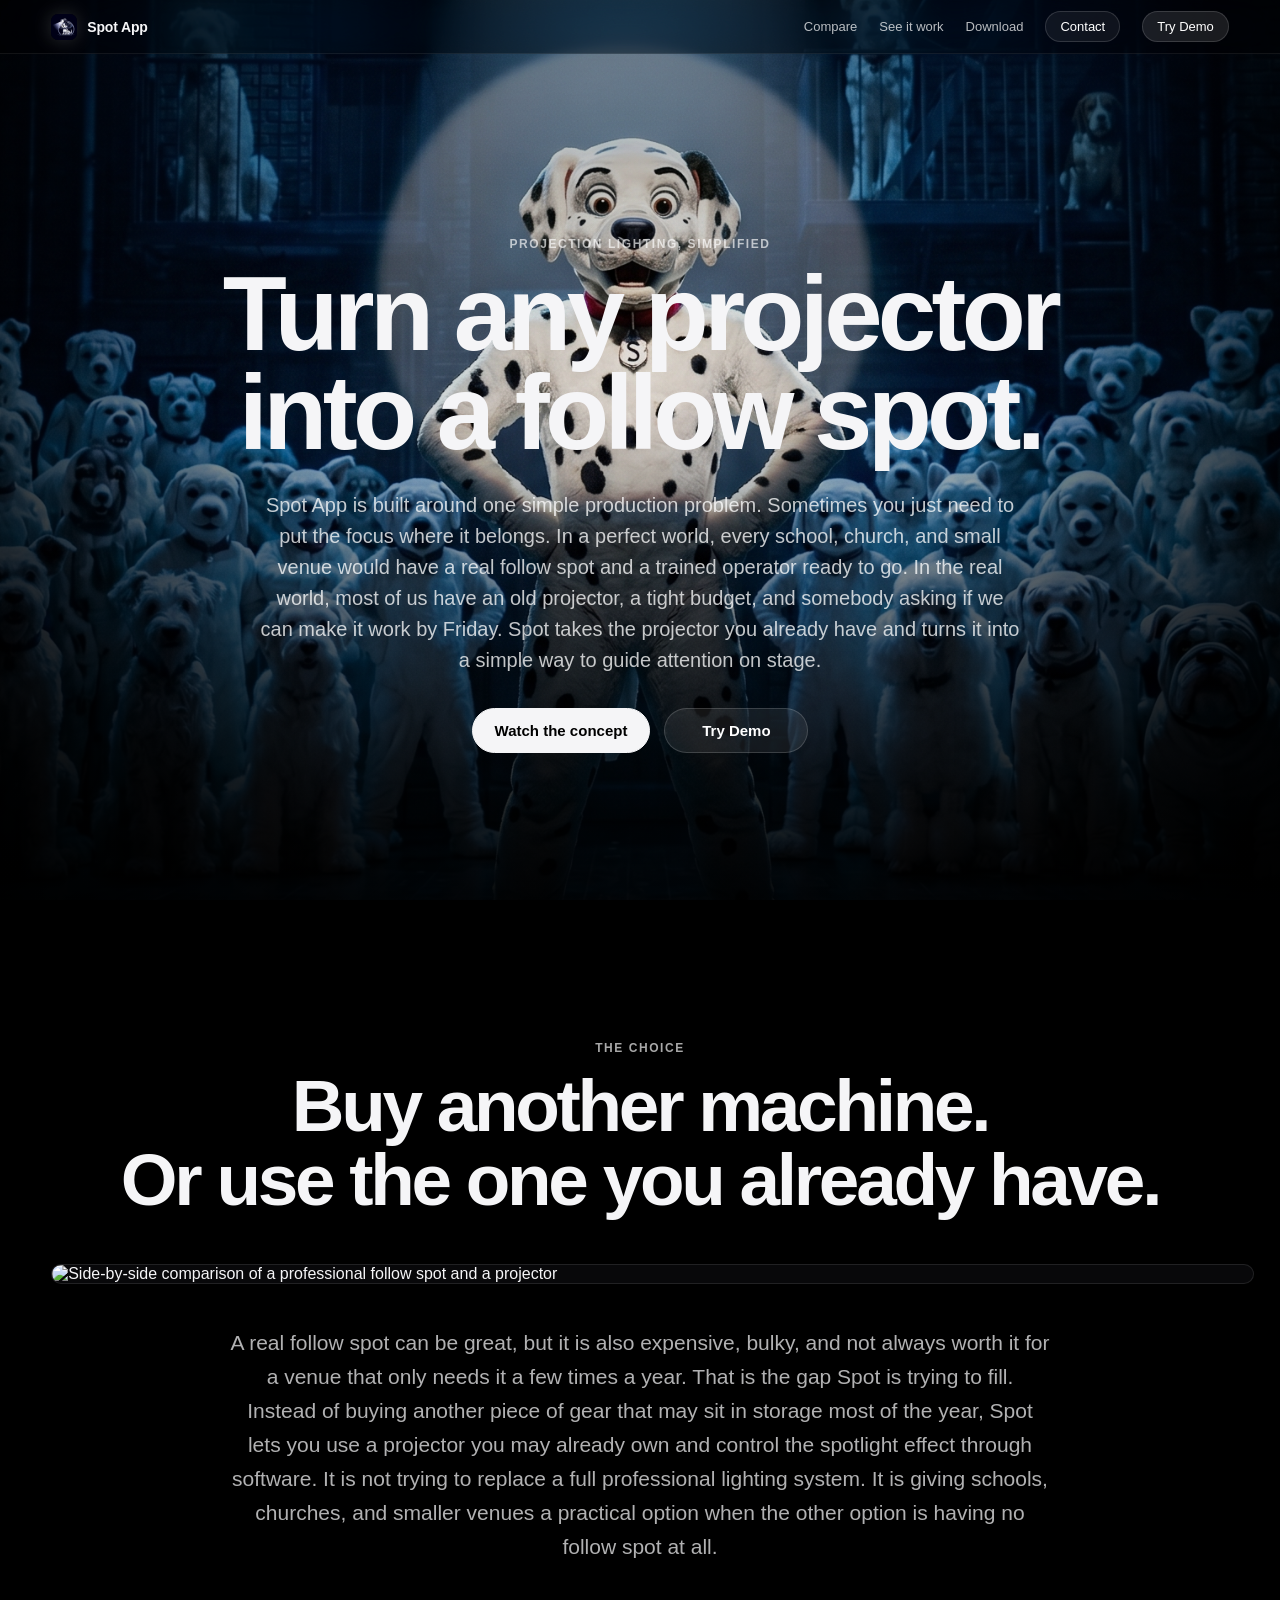
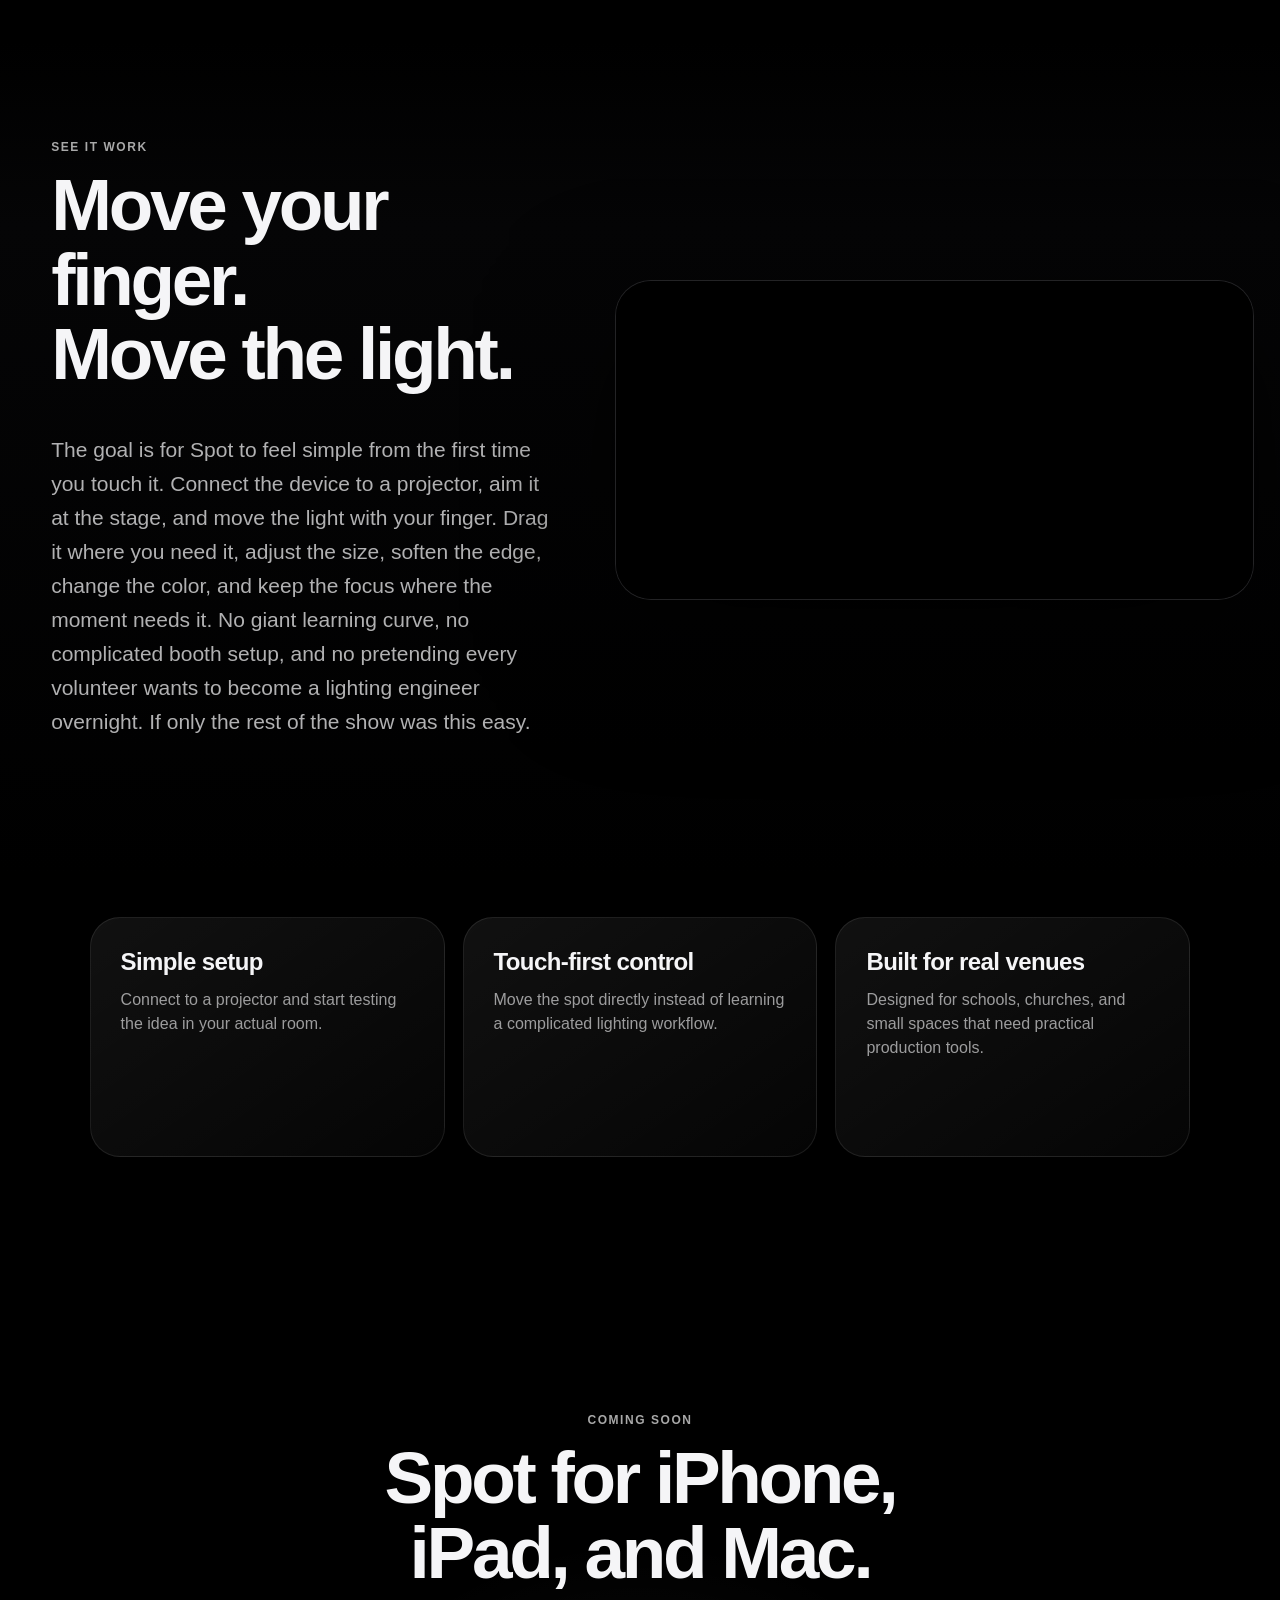
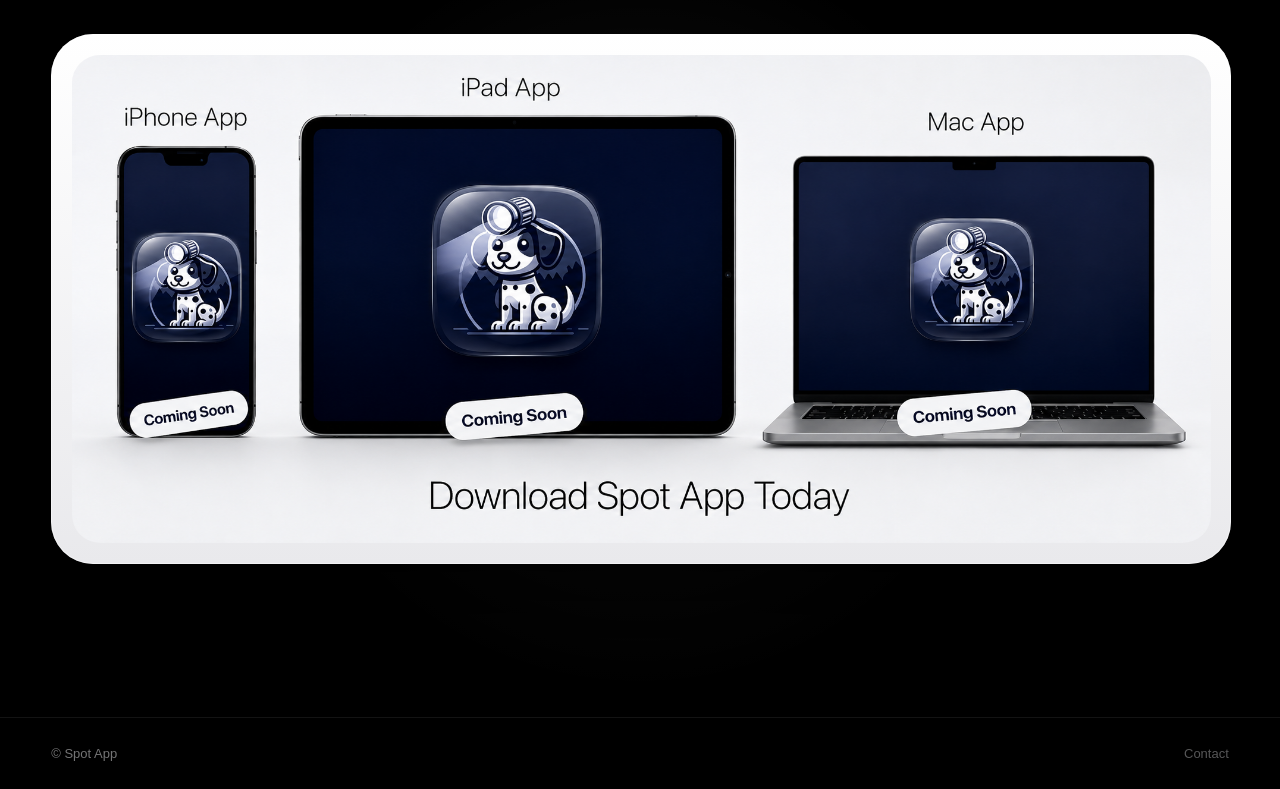
==== commit a88e56d9: "v13" ====
--- a/index.html
+++ b/index.html
@@ -10,14 +10,15 @@
 <body>
   <header class="site-header">
     <a class="brand" href="#top" aria-label="Spot App home">
-      <span class="brand-mark">●</span>
+      <img src="logo.webp" alt="Spot App logo" class="brand-logo" />
       <span>Spot App</span>
     </a>
     <nav class="site-nav" aria-label="Main navigation">
       <a href="#compare">Compare</a>
       <a href="#proof">See it work</a>
-      <a href="#download" class="demo-link">Download</a>
-      <a href="demo.html" target="_blank" rel="noopener">Try Demo</a>
+      <a href="#download">Download</a>
+      <a href="mailto:96usher-wakings@icloud.com" class="contact-link">Contact</a>
+      <a href="demo.html" target="_blank" rel="noopener" class="demo-link">Try Demo</a>
     </nav>
   </header>
 
@@ -80,7 +81,11 @@
     </section>
 
     <section id="download" class="download-section reveal">
-      <figure class="download-card">
+      <div class="download-copy-block">
+        <p class="eyebrow">Coming soon</p>
+        <h2>Spot for iPhone, iPad, and Mac.</h2>
+      </div>
+      <figure class="download-frame">
         <img src="download.png" alt="Spot App coming soon on iPhone, iPad, and Mac" />
       </figure>
     </section>
@@ -88,7 +93,7 @@
 
   <footer class="footer">
     <span>© Spot App</span>
-    <span class="muted">Use what you already have.</span>
+    <a href="mailto:96usher-wakings@icloud.com" class="muted">Contact</a>
   </footer>
 
   <script>
--- a/styles.css
+++ b/styles.css
@@ -36,10 +36,11 @@
   border-bottom:1px solid rgba(255,255,255,.07);
 }
 .brand{display:flex;align-items:center;gap:10px;font-size:14px;font-weight:650;letter-spacing:-.01em}
-.brand-mark{font-size:11px;color:#fff;text-shadow:0 0 20px rgba(255,255,255,.8)}
-.site-nav{display:flex;align-items:center;gap:24px;font-size:13px;color:rgba(255,255,255,.72)}
+.brand-logo{width:26px;height:26px;border-radius:7px;object-fit:cover;box-shadow:0 0 18px rgba(255,255,255,.16)}
+.site-nav{display:flex;align-items:center;gap:22px;font-size:13px;color:rgba(255,255,255,.72)}
 .site-nav a:hover{color:#fff}
-.demo-link{padding:7px 14px;border-radius:999px;background:rgba(255,255,255,.10);border:1px solid rgba(255,255,255,.14);color:#fff!important}
+.demo-link,.contact-link{padding:7px 14px;border-radius:999px;background:rgba(255,255,255,.10);border:1px solid rgba(255,255,255,.14);color:#fff!important}
+.contact-link{background:rgba(255,255,255,.06)}
 
 .scene{position:relative;min-height:100svh;overflow:hidden}
 .hero{display:grid;place-items:center;text-align:center}
@@ -50,48 +51,13 @@
     radial-gradient(circle at 50% 39%, rgba(0,0,0,.02) 0%, rgba(0,0,0,.18) 40%, rgba(0,0,0,.72) 78%, rgba(0,0,0,.92) 100%),
     linear-gradient(to bottom, rgba(0,0,0,.20), rgba(0,0,0,.05) 45%, rgba(0,0,0,.88));
 }
-.hero-copy{
-  position:relative;
-  z-index:3;
-  width:min(1040px,92vw);
-  padding-top:10vh;
-}
-.eyebrow{
-  margin:0 0 14px;
-  color:rgba(255,255,255,.66);
-  font-size:12px;
-  font-weight:650;
-  letter-spacing:.13em;
-  text-transform:uppercase;
-}
+.hero-copy{position:relative;z-index:3;width:min(1040px,92vw);padding-top:10vh}
+.eyebrow{margin:0 0 14px;color:rgba(255,255,255,.66);font-size:12px;font-weight:650;letter-spacing:.13em;text-transform:uppercase}
 h1,h2,h3,p{margin:0}
-h1{
-  font-size:clamp(54px,8.2vw,124px);
-  line-height:.94;
-  letter-spacing:-.045em;
-  font-weight:740;
-  text-wrap:balance;
-}
-.hero .lede{
-  width:min(760px,90vw);
-  margin:28px auto 0;
-  font-size:clamp(16px,1.6vw,20px);
-  line-height:1.55;
-  color:rgba(255,255,255,.76);
-  text-wrap:pretty;
-}
+h1{font-size:clamp(54px,8.2vw,124px);line-height:.94;letter-spacing:-.045em;font-weight:740;text-wrap:balance}
+.hero .lede{width:min(760px,90vw);margin:28px auto 0;font-size:clamp(16px,1.6vw,20px);line-height:1.55;color:rgba(255,255,255,.76);text-wrap:pretty}
 .hero-actions{display:flex;justify-content:center;gap:14px;flex-wrap:wrap;margin-top:32px}
-.button{
-  display:inline-flex;
-  align-items:center;
-  justify-content:center;
-  min-width:144px;
-  padding:13px 22px;
-  border-radius:999px;
-  font-size:15px;
-  font-weight:650;
-  transition:transform .2s ease, background .2s ease, border .2s ease;
-}
+.button{display:inline-flex;align-items:center;justify-content:center;min-width:144px;padding:13px 22px;border-radius:999px;font-size:15px;font-weight:650;transition:transform .2s ease, background .2s ease, border .2s ease}
 .button:hover{transform:translateY(-1px)}
 .button.primary{background:#f5f5f7;color:#000;border:1px solid #f5f5f7}
 .button.primary:hover{background:#fff}
@@ -102,104 +68,41 @@
 .proof-section{padding:clamp(64px,7vw,96px) clamp(18px,4vw,56px) clamp(90px,10vw,150px)}
 .feature-strip,.download-section{padding:clamp(90px,12vw,170px) clamp(18px,4vw,56px)}
 .section-heading{text-align:center;max-width:1050px;margin:0 auto 46px}
-.section-heading h2,.proof-copy h2{
-  font-size:clamp(42px,5.7vw,82px);
-  line-height:1.02;
-  letter-spacing:-.045em;
-  font-weight:720;
-  text-wrap:balance;
-}
-.wide-card{
-  width:min(1280px,94vw);
-  margin:0 auto;
-  border-radius:34px;
-  overflow:hidden;
-  background:#08080a;
-  border:1px solid rgba(255,255,255,.10);
-  box-shadow:0 40px 120px rgba(0,0,0,.65);
-}
+.section-heading h2,.proof-copy h2,.download-copy-block h2{font-size:clamp(42px,5.7vw,82px);line-height:1.02;letter-spacing:-.045em;font-weight:720;text-wrap:balance}
+.wide-card{width:min(1280px,94vw);margin:0 auto;border-radius:34px;overflow:hidden;background:#08080a;border:1px solid rgba(255,255,255,.10);box-shadow:0 40px 120px rgba(0,0,0,.65)}
 .compare-card img{width:100%;height:auto}
-.body-copy{
-  width:min(820px,90vw);
-  margin:42px auto 0;
-  color:rgba(245,245,247,.72);
-  font-size:clamp(17px,1.7vw,21px);
-  line-height:1.62;
-  text-align:center;
-  text-wrap:pretty;
-}
+.body-copy{width:min(820px,90vw);margin:42px auto 0;color:rgba(245,245,247,.72);font-size:clamp(17px,1.7vw,21px);line-height:1.62;text-align:center;text-wrap:pretty}
 .align-left{text-align:left;margin-left:0;margin-right:0;width:auto;max-width:650px}
 
 .proof-section{background:linear-gradient(#000,#050506 22%,#000)}
-.proof-grid{
-  width:min(1320px,94vw);
-  margin:0 auto;
-  display:grid;
-  grid-template-columns:.9fr 1.15fr;
-  align-items:center;
-  gap:clamp(32px,5vw,76px);
-}
+.proof-grid{width:min(1320px,94vw);margin:0 auto;display:grid;grid-template-columns:.9fr 1.15fr;align-items:center;gap:clamp(32px,5vw,76px)}
 .proof-copy{padding:10px 0}
-.video-shell{
-  border-radius:36px;
-  overflow:hidden;
-  background:#08080a;
-  border:1px solid rgba(255,255,255,.11);
-  box-shadow:0 44px 130px rgba(0,0,0,.72);
-}
+.video-shell{border-radius:36px;overflow:hidden;background:#08080a;border:1px solid rgba(255,255,255,.11);box-shadow:0 44px 130px rgba(0,0,0,.72)}
 .video-shell video{width:100%;height:auto;background:#000}
 
-.feature-strip{
-  width:min(1320px,94vw);
-  margin:0 auto;
-  display:grid;
-  grid-template-columns:repeat(3,1fr);
-  gap:18px;
-  padding-top:40px;
-}
-.feature{
-  min-height:240px;
-  padding:30px;
-  border-radius:30px;
-  background:linear-gradient(145deg,rgba(255,255,255,.065),rgba(255,255,255,.018));
-  border:1px solid rgba(255,255,255,.09);
-}
+.feature-strip{width:min(1320px,94vw);margin:0 auto;display:grid;grid-template-columns:repeat(3,1fr);gap:18px;padding-top:40px}
+.feature{min-height:240px;padding:30px;border-radius:30px;background:linear-gradient(145deg,rgba(255,255,255,.065),rgba(255,255,255,.018));border:1px solid rgba(255,255,255,.09)}
 .feature h3{font-size:24px;letter-spacing:-.025em;margin-bottom:12px}
 .feature p{color:rgba(245,245,247,.62);line-height:1.5;font-size:16px}
 
-.download-section{padding-top:clamp(70px,8vw,120px)}
-.download-card{
-  width:min(1320px,96vw);
-  margin:0 auto;
-  border-radius:34px;
-  overflow:hidden;
-  background:#f5f5f7;
-  border:1px solid rgba(255,255,255,.12);
-  box-shadow:0 46px 130px rgba(0,0,0,.62);
-}
-.download-card img{width:100%;height:auto}
+.download-section{padding-top:clamp(70px,8vw,120px);background:radial-gradient(circle at 50% 60%,rgba(255,255,255,.08),rgba(0,0,0,0) 45%)}
+.download-copy-block{text-align:center;width:min(960px,92vw);margin:0 auto 44px}
+.download-frame{width:min(1180px,94vw);margin:0 auto;border-radius:42px;overflow:hidden;background:linear-gradient(180deg,#fff,#e9e9ec);padding:clamp(10px,1.6vw,22px);box-shadow:0 48px 140px rgba(0,0,0,.72), inset 0 0 0 1px rgba(255,255,255,.45)}
+.download-frame img{width:100%;height:auto;border-radius:28px}
 
 .footer{display:flex;justify-content:space-between;gap:16px;flex-wrap:wrap;padding:28px clamp(18px,4vw,54px);border-top:1px solid rgba(255,255,255,.08);color:rgba(245,245,247,.48);font-size:13px}
 .muted{color:rgba(245,245,247,.36)}
-
 .reveal{opacity:0;transform:translateY(34px);transition:opacity .9s ease, transform .9s cubic-bezier(.2,.8,.2,1)}
 .reveal.show{opacity:1;transform:translateY(0)}
 
 @media(max-width:900px){
-  .site-nav{gap:14px}
-  .site-nav a:not(.demo-link){display:none}
-  .hero-copy{padding-top:6vh}
-  .hero .lede{font-size:15px;line-height:1.48;margin-top:22px}
-  .proof-grid{grid-template-columns:1fr}
-  .proof-copy{text-align:center}
-  .align-left{text-align:center;margin-left:auto;margin-right:auto}
+  .site-nav{gap:14px}.site-nav a:not(.demo-link):not(.contact-link){display:none}.contact-link{display:none}
+  .hero-copy{padding-top:6vh}.hero .lede{font-size:15px;line-height:1.48;margin-top:22px}
+  .proof-grid{grid-template-columns:1fr}.proof-copy{text-align:center}.align-left{text-align:center;margin-left:auto;margin-right:auto}
   .feature-strip{grid-template-columns:1fr;padding-left:18px;padding-right:18px}
 }
 @media(max-width:560px){
-  .site-header{height:50px}
-  h1{font-size:clamp(44px,13vw,68px);letter-spacing:-.035em;line-height:.98}
-  .hero .lede{max-height:32vh;overflow:hidden}
-  .button{width:100%;max-width:260px}
-  .hero-actions{gap:10px}
-  .wide-card,.video-shell,.download-card{border-radius:22px}
+  .site-header{height:50px}h1{font-size:clamp(44px,13vw,68px);letter-spacing:-.035em;line-height:.98}
+  .hero .lede{max-height:32vh;overflow:hidden}.button{width:100%;max-width:260px}.hero-actions{gap:10px}
+  .wide-card,.video-shell,.download-frame{border-radius:22px}.download-frame img{border-radius:14px}.download-frame{padding:8px}
 }
